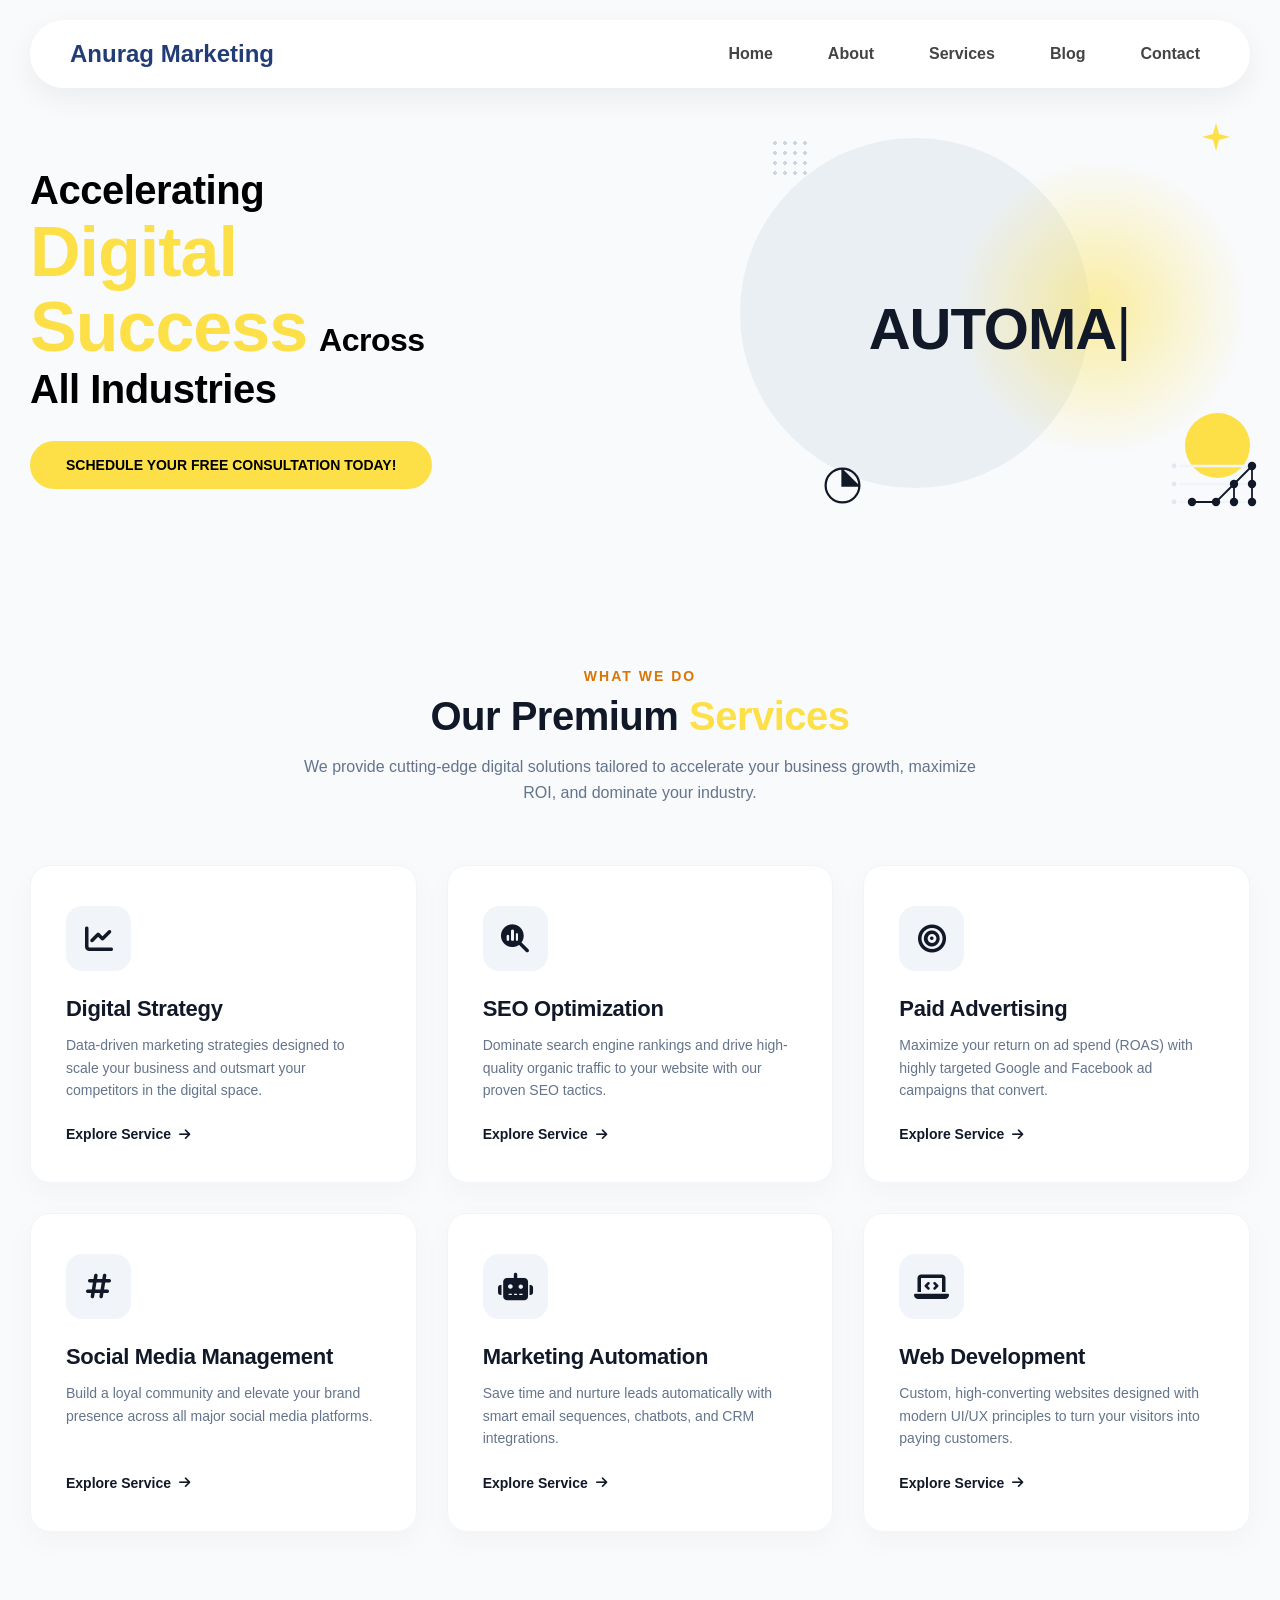
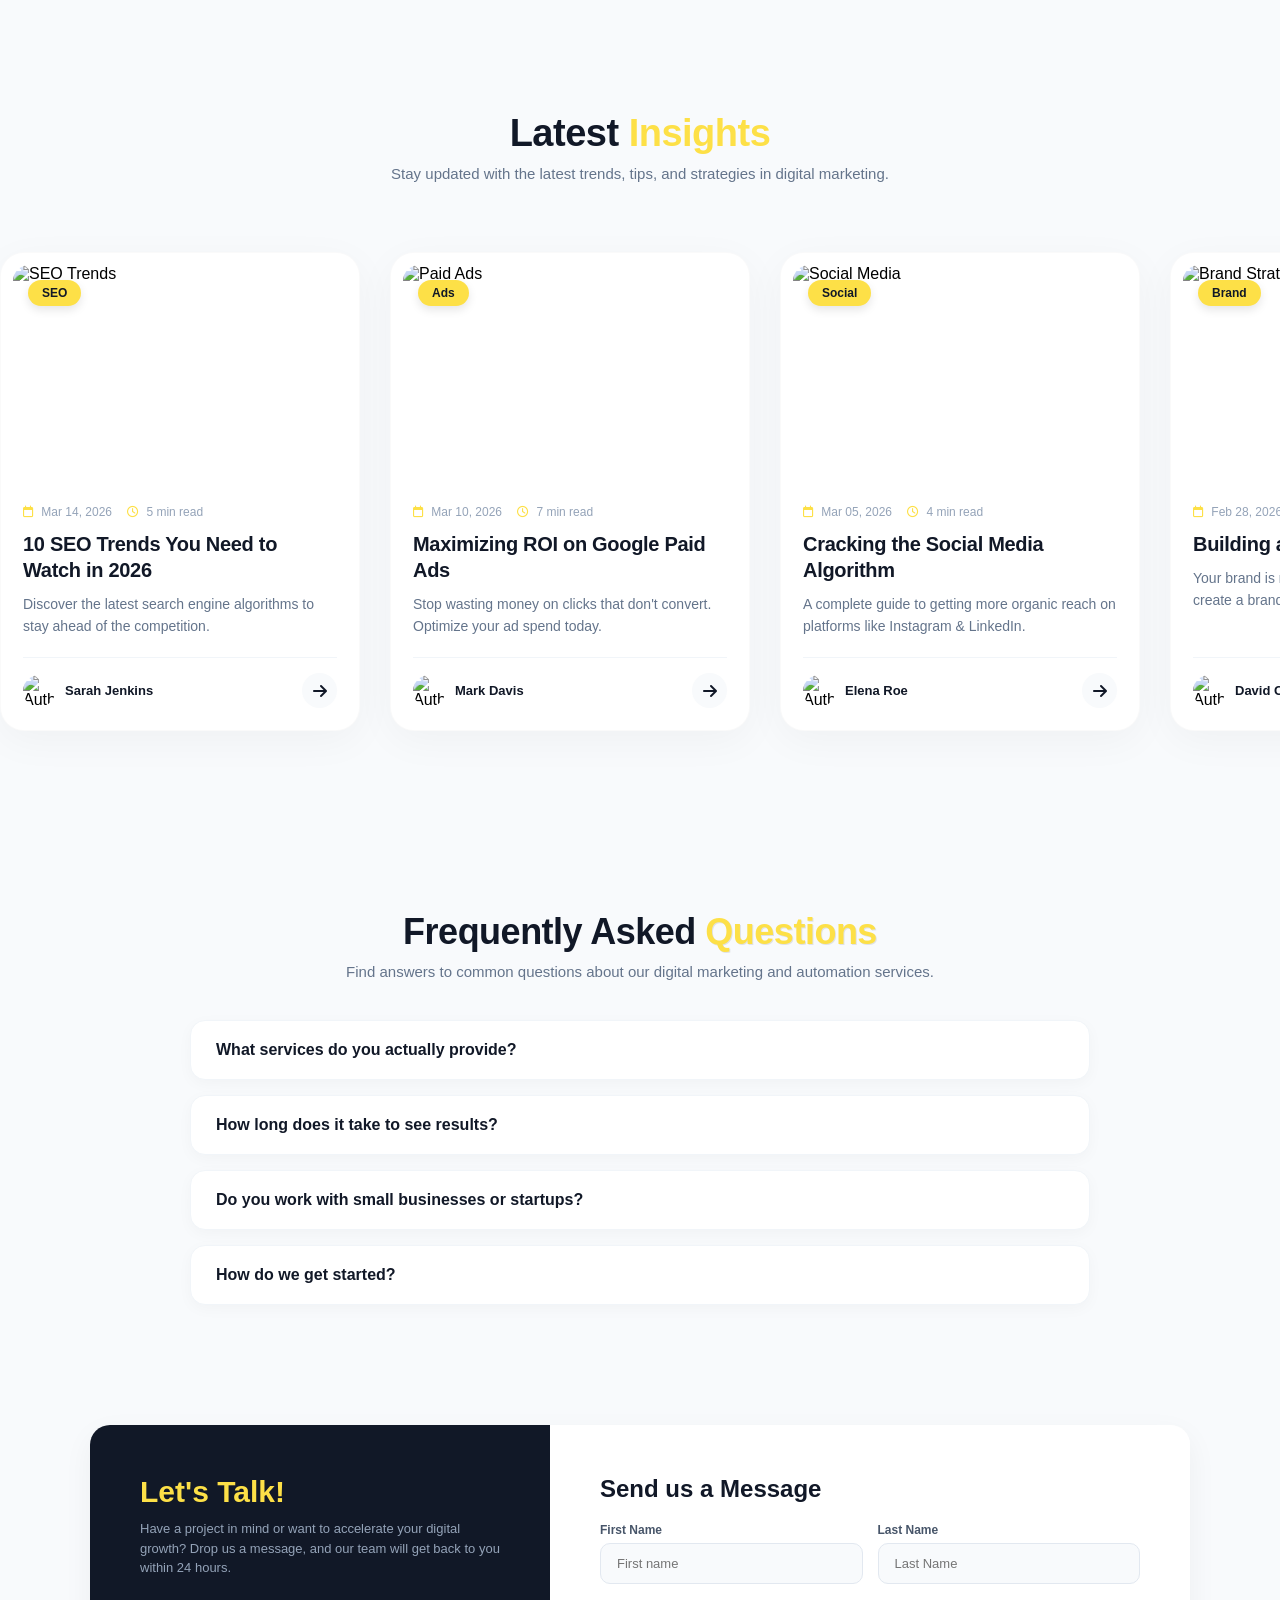
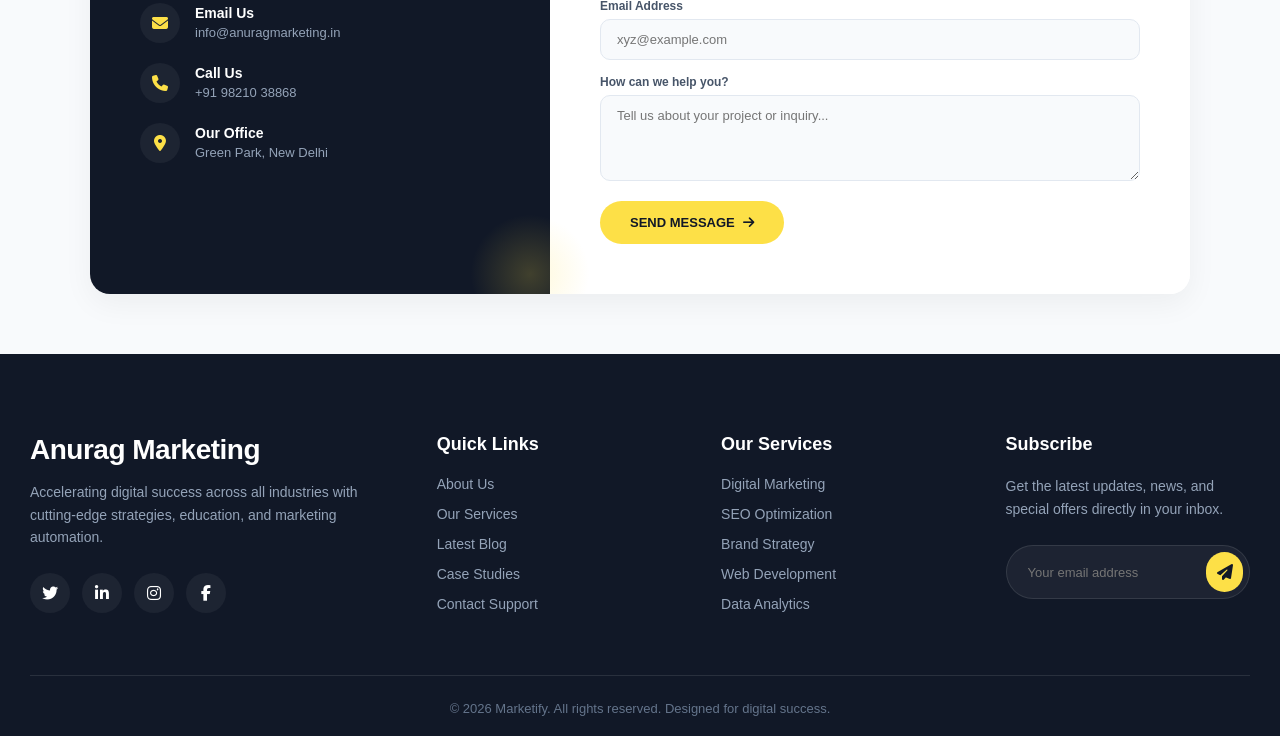
==== index.html @ ba7697fc "Add files via upload" ====
<!DOCTYPE html>
<html lang="en">
<head>
<meta charset="UTF-8">
<title>Anurag Marketing Best Digital Marketing Company</title>

<link rel="stylesheet" href="index.css">

<link href="https://cdnjs.cloudflare.com/ajax/libs/font-awesome/6.5.0/css/all.min.css" rel="stylesheet">

</head>
<body>

<nav class="nav-container">

<div class="logo">Anurag Marketing</div>

<ul class="nav-menu">

<li>
<a href="#">
<img src="icon/home.png" class="icon">
<span>Home</span>
</a>
</li>

<li>
<a href="#">
<img src="icon/man.png" class="icon">
<span>About</span>
</a>
</li>

<li>
<a href="#">
<img src="icon/working.png" class="icon">
<span>Services</span>
</a>
</li>

<li>
<a href="#">
<img src="icon/blog.png" class="icon">
<span>Blog</span>
</a>
</li>

<li>
<a href="#">
<img src="icon/customer-support.png" class="icon">
<span>Contact</span>
</a>
</li>

</ul>

</nav>

<div class="banner-container">
        <div class="left-content">
            <div class="text-black">Accelerating</div>
            <div class="text-yellow">Digital</div>
            <div class="inline-line">
                <div class="text-yellow">Success</div>
                <div class="text-black" style="font-size: 32px;">Across</div>
            </div>
            <div class="text-black">All Industries</div>
            <button class="cta-button">SCHEDULE YOUR FREE CONSULTATION TODAY!</button>
        </div>

        <div class="right-content">
            <div class="accent dot-grid"></div>
            <svg class="accent star" viewBox="0 0 24 24" width="28" height="28" fill="#FDE047"><path d="M12 0 L14.59 9.41 L24 12 L14.59 14.59 L12 24 L9.41 14.59 L0 12 L9.41 9.41 Z"/></svg>
            <div class="circle-bg circle-gray"></div>
            <div class="circle-bg circle-yellow-blur"></div>
            <div class="circle-small-yellow"></div>
            
            <div class="dynamic-text-container">
                <span class="dynamic-text" id="typewriter"></span><span class="cursor">|</span>
            </div>

            <svg class="accent pie-chart" viewBox="0 0 24 24" width="45" height="45" stroke="#111827" stroke-width="1.2" fill="none"><path d="M12 21a9 9 0 1 0 0-18 9 9 0 0 0 0 18z"></path><path d="M12 3v9h9" fill="#111827"></path></svg>
            <svg class="accent line-chart" viewBox="0 0 80 50" width="100" height="60"><circle cx="10" cy="15" r="2" fill="#e2e8f0"/><circle cx="10" cy="30" r="2" fill="#e2e8f0"/><circle cx="10" cy="45" r="2" fill="#e2e8f0"/><line x1="15" y1="15" x2="75" y2="15" stroke="#f1f5f9" stroke-width="2"/><line x1="15" y1="30" x2="75" y2="30" stroke="#f1f5f9" stroke-width="2"/><line x1="15" y1="45" x2="75" y2="45" stroke="#f1f5f9" stroke-width="2"/><path d="M 25 45 L 45 45 L 60 30 L 75 15" stroke="#111827" stroke-width="1.5" fill="none"/><line x1="60" y1="30" x2="60" y2="45" stroke="#111827" stroke-width="1.5"/><line x1="75" y1="15" x2="75" y2="45" stroke="#111827" stroke-width="1.5"/><circle cx="25" cy="45" r="3.5" fill="#111827"/><circle cx="45" cy="45" r="3.5" fill="#111827"/><circle cx="60" cy="30" r="3.5" fill="#111827"/><circle cx="75" cy="15" r="3.5" fill="#111827"/><circle cx="60" cy="45" r="3.5" fill="#111827"/><circle cx="75" cy="30" r="3.5" fill="#111827"/><circle cx="75" cy="45" r="3.5" fill="#111827"/></svg>
        </div>
    </div>

    <section class="services-section">
    <div class="services-container">
        
        <div class="services-header">
            <h4 class="sub-heading">What We Do</h4>
            <h2>Our Premium <span class="highlight-text">Services</span></h2>
            <p>We provide cutting-edge digital solutions tailored to accelerate your business growth, maximize ROI, and dominate your industry.</p>
        </div>

        <div class="services-grid">
            
            <div class="service-card">
                <div class="service-icon-box">
                    <i class="fa-solid fa-chart-line"></i>
                </div>
                <h3>Digital Strategy</h3>
                <p>Data-driven marketing strategies designed to scale your business and outsmart your competitors in the digital space.</p>
                <a href="#" class="service-link">Explore Service <i class="fa-solid fa-arrow-right"></i></a>
            </div>

            <div class="service-card">
                <div class="service-icon-box">
                    <i class="fa-solid fa-magnifying-glass-chart"></i>
                </div>
                <h3>SEO Optimization</h3>
                <p>Dominate search engine rankings and drive high-quality organic traffic to your website with our proven SEO tactics.</p>
                <a href="#" class="service-link">Explore Service <i class="fa-solid fa-arrow-right"></i></a>
            </div>

            <div class="service-card">
                <div class="service-icon-box">
                    <i class="fa-solid fa-bullseye"></i>
                </div>
                <h3>Paid Advertising</h3>
                <p>Maximize your return on ad spend (ROAS) with highly targeted Google and Facebook ad campaigns that convert.</p>
                <a href="#" class="service-link">Explore Service <i class="fa-solid fa-arrow-right"></i></a>
            </div>

            <div class="service-card">
                <div class="service-icon-box">
                    <i class="fa-solid fa-hashtag"></i>
                </div>
                <h3>Social Media Management</h3>
                <p>Build a loyal community and elevate your brand presence across all major social media platforms.</p>
                <a href="#" class="service-link">Explore Service <i class="fa-solid fa-arrow-right"></i></a>
            </div>

            <div class="service-card">
                <div class="service-icon-box">
                    <i class="fa-solid fa-robot"></i>
                </div>
                <h3>Marketing Automation</h3>
                <p>Save time and nurture leads automatically with smart email sequences, chatbots, and CRM integrations.</p>
                <a href="#" class="service-link">Explore Service <i class="fa-solid fa-arrow-right"></i></a>
            </div>

            <div class="service-card">
                <div class="service-icon-box">
                    <i class="fa-solid fa-laptop-code"></i>
                </div>
                <h3>Web Development</h3>
                <p>Custom, high-converting websites designed with modern UI/UX principles to turn your visitors into paying customers.</p>
                <a href="#" class="service-link">Explore Service <i class="fa-solid fa-arrow-right"></i></a>
            </div>

        </div>
    </div>
</section>


<section class="premium-blog-section">
    <div class="blog-header">
        <h2>Latest <span class="highlight-text">Insights</span></h2>
        <p>Stay updated with the latest trends, tips, and strategies in digital marketing.</p>
    </div>

    <div class="blog-slider-container">
        <div class="blog-track">
            
            <div class="blog-slide">
                <div class="blog-card">
                    <div class="blog-image-wrapper">
                        <span class="category-badge">SEO</span>
                        <img src="https://images.unsplash.com/photo-1460925895917-afdab827c52f?auto=format&fit=crop&q=80&w=600" alt="SEO Trends" class="blog-cover">
                    </div>
                    <div class="blog-content">
                        <div class="blog-meta">
                            <span><i class="fa-regular fa-calendar"></i> Mar 14, 2026</span>
                            <span><i class="fa-regular fa-clock"></i> 5 min read</span>
                        </div>
                        <h3>10 SEO Trends You Need to Watch in 2026</h3>
                        <p>Discover the latest search engine algorithms to stay ahead of the competition.</p>
                        
                        <div class="blog-footer">
                            <div class="author-info">
                                <img src="https://images.unsplash.com/photo-1438761681033-6461ffad8d80?auto=format&fit=crop&q=80&w=100" alt="Author">
                                <span>Sarah Jenkins</span>
                            </div>
                            <a href="#" class="btn-arrow"><i class="fa-solid fa-arrow-right"></i></a>
                        </div>
                    </div>
                </div>

                <div class="blog-card">
                    <div class="blog-image-wrapper">
                        <span class="category-badge">Ads</span>
                        <img src="https://images.unsplash.com/photo-1551288049-bebda4e38f71?auto=format&fit=crop&q=80&w=600" alt="Paid Ads" class="blog-cover">
                    </div>
                    <div class="blog-content">
                        <div class="blog-meta">
                            <span><i class="fa-regular fa-calendar"></i> Mar 10, 2026</span>
                            <span><i class="fa-regular fa-clock"></i> 7 min read</span>
                        </div>
                        <h3>Maximizing ROI on Google Paid Ads</h3>
                        <p>Stop wasting money on clicks that don't convert. Optimize your ad spend today.</p>
                        
                        <div class="blog-footer">
                            <div class="author-info">
                                <img src="https://images.unsplash.com/photo-1472099645785-5658abf4ff4e?auto=format&fit=crop&q=80&w=100" alt="Author">
                                <span>Mark Davis</span>
                            </div>
                            <a href="#" class="btn-arrow"><i class="fa-solid fa-arrow-right"></i></a>
                        </div>
                    </div>
                </div>

                <div class="blog-card">
                    <div class="blog-image-wrapper">
                        <span class="category-badge">Social</span>
                        <img src="https://images.unsplash.com/photo-1611162617474-5b21e879e113?auto=format&fit=crop&q=80&w=600" alt="Social Media" class="blog-cover">
                    </div>
                    <div class="blog-content">
                        <div class="blog-meta">
                            <span><i class="fa-regular fa-calendar"></i> Mar 05, 2026</span>
                            <span><i class="fa-regular fa-clock"></i> 4 min read</span>
                        </div>
                        <h3>Cracking the Social Media Algorithm</h3>
                        <p>A complete guide to getting more organic reach on platforms like Instagram & LinkedIn.</p>
                        
                        <div class="blog-footer">
                            <div class="author-info">
                                <img src="https://images.unsplash.com/photo-1534528741775-53994a69daeb?auto=format&fit=crop&q=80&w=100" alt="Author">
                                <span>Elena Roe</span>
                            </div>
                            <a href="#" class="btn-arrow"><i class="fa-solid fa-arrow-right"></i></a>
                        </div>
                    </div>
                </div>

                <div class="blog-card">
                    <div class="blog-image-wrapper">
                        <span class="category-badge">Brand</span>
                        <img src="https://images.unsplash.com/photo-1493612276216-ee3925520721?auto=format&fit=crop&q=80&w=600" alt="Brand Strategy" class="blog-cover">
                    </div>
                    <div class="blog-content">
                        <div class="blog-meta">
                            <span><i class="fa-regular fa-calendar"></i> Feb 28, 2026</span>
                            <span><i class="fa-regular fa-clock"></i> 6 min read</span>
                        </div>
                        <h3>Building a Winning Brand Identity</h3>
                        <p>Your brand is more than just a logo. Here is how to create a brand that customers trust.</p>
                        
                        <div class="blog-footer">
                            <div class="author-info">
                                <img src="https://images.unsplash.com/photo-1507003211169-0a1dd7228f2d?auto=format&fit=crop&q=80&w=100" alt="Author">
                                <span>David Chen</span>
                            </div>
                            <a href="#" class="btn-arrow"><i class="fa-solid fa-arrow-right"></i></a>
                        </div>
                    </div>
                </div>
            </div>

            <div class="blog-slide">
                 <div class="blog-card">
                    <div class="blog-image-wrapper">
                        <span class="category-badge">SEO</span>
                        <img src="https://images.unsplash.com/photo-1460925895917-afdab827c52f?auto=format&fit=crop&q=80&w=600" alt="SEO Trends" class="blog-cover">
                    </div>
                    <div class="blog-content">
                        <div class="blog-meta">
                            <span><i class="fa-regular fa-calendar"></i> Mar 14, 2026</span>
                            <span><i class="fa-regular fa-clock"></i> 5 min read</span>
                        </div>
                        <h3>10 SEO Trends You Need to Watch in 2026</h3>
                        <p>Discover the latest search engine algorithms to stay ahead of the competition.</p>
                        
                        <div class="blog-footer">
                            <div class="author-info">
                                <img src="https://images.unsplash.com/photo-1438761681033-6461ffad8d80?auto=format&fit=crop&q=80&w=100" alt="Author">
                                <span>Sarah Jenkins</span>
                            </div>
                            <a href="#" class="btn-arrow"><i class="fa-solid fa-arrow-right"></i></a>
                        </div>
                    </div>
                </div>

                <div class="blog-card">
                    <div class="blog-image-wrapper">
                        <span class="category-badge">Ads</span>
                        <img src="https://images.unsplash.com/photo-1551288049-bebda4e38f71?auto=format&fit=crop&q=80&w=600" alt="Paid Ads" class="blog-cover">
                    </div>
                    <div class="blog-content">
                        <div class="blog-meta">
                            <span><i class="fa-regular fa-calendar"></i> Mar 10, 2026</span>
                            <span><i class="fa-regular fa-clock"></i> 7 min read</span>
                        </div>
                        <h3>Maximizing ROI on Google Paid Ads</h3>
                        <p>Stop wasting money on clicks that don't convert. Optimize your ad spend today.</p>
                        
                        <div class="blog-footer">
                            <div class="author-info">
                                <img src="https://images.unsplash.com/photo-1472099645785-5658abf4ff4e?auto=format&fit=crop&q=80&w=100" alt="Author">
                                <span>Mark Davis</span>
                            </div>
                            <a href="#" class="btn-arrow"><i class="fa-solid fa-arrow-right"></i></a>
                        </div>
                    </div>
                </div>

                <div class="blog-card">
                    <div class="blog-image-wrapper">
                        <span class="category-badge">Social</span>
                        <img src="https://images.unsplash.com/photo-1611162617474-5b21e879e113?auto=format&fit=crop&q=80&w=600" alt="Social Media" class="blog-cover">
                    </div>
                    <div class="blog-content">
                        <div class="blog-meta">
                            <span><i class="fa-regular fa-calendar"></i> Mar 05, 2026</span>
                            <span><i class="fa-regular fa-clock"></i> 4 min read</span>
                        </div>
                        <h3>Cracking the Social Media Algorithm</h3>
                        <p>A complete guide to getting more organic reach on platforms like Instagram & LinkedIn.</p>
                        
                        <div class="blog-footer">
                            <div class="author-info">
                                <img src="https://images.unsplash.com/photo-1534528741775-53994a69daeb?auto=format&fit=crop&q=80&w=100" alt="Author">
                                <span>Elena Roe</span>
                            </div>
                            <a href="#" class="btn-arrow"><i class="fa-solid fa-arrow-right"></i></a>
                        </div>
                    </div>
                </div>

                <div class="blog-card">
                    <div class="blog-image-wrapper">
                        <span class="category-badge">Brand</span>
                        <img src="https://images.unsplash.com/photo-1493612276216-ee3925520721?auto=format&fit=crop&q=80&w=600" alt="Brand Strategy" class="blog-cover">
                    </div>
                    <div class="blog-content">
                        <div class="blog-meta">
                            <span><i class="fa-regular fa-calendar"></i> Feb 28, 2026</span>
                            <span><i class="fa-regular fa-clock"></i> 6 min read</span>
                        </div>
                        <h3>Building a Winning Brand Identity</h3>
                        <p>Your brand is more than just a logo. Here is how to create a brand that customers trust.</p>
                        
                        <div class="blog-footer">
                            <div class="author-info">
                                <img src="https://images.unsplash.com/photo-1507003211169-0a1dd7228f2d?auto=format&fit=crop&q=80&w=100" alt="Author">
                                <span>David Chen</span>
                            </div>
                            <a href="#" class="btn-arrow"><i class="fa-solid fa-arrow-right"></i></a>
                        </div>
                    </div>
                </div>
            </div>

        </div>
    </div>
</section>

<section class="faq-section">
    <div class="faq-container">
        <div class="faq-header">
            <h2>Frequently Asked <span class="highlight-text">Questions</span></h2>
            <p>Find answers to common questions about our digital marketing and automation services.</p>
        </div>

        <div class="faq-list">
            <div class="faq-item">
                <button class="faq-question">
                    What services do you actually provide?
                    <i class="fa-solid fa-chevron-down icon"></i>
                </button>
                <div class="faq-answer">
                    <p>We offer a comprehensive suite of digital services including SEO, Social Media Management, Marketing Automation, Brand Strategy, and Custom Web Development tailored to your industry.</p>
                </div>
            </div>

            <div class="faq-item">
                <button class="faq-question">
                    How long does it take to see results?
                    <i class="fa-solid fa-chevron-down icon"></i>
                </button>
                <div class="faq-answer">
                    <p>While some paid advertising campaigns can generate immediate traffic, organic growth like SEO and content marketing typically takes 3 to 6 months to show significant, sustainable results.</p>
                </div>
            </div>

            <div class="faq-item">
                <button class="faq-question">
                    Do you work with small businesses or startups?
                    <i class="fa-solid fa-chevron-down icon"></i>
                </button>
                <div class="faq-answer">
                    <p>Absolutely! We scale our strategies to fit businesses of all sizes. Whether you are a startup looking for brand awareness or an enterprise needing complex automation, we have a plan for you.</p>
                </div>
            </div>

            <div class="faq-item">
                <button class="faq-question">
                    How do we get started?
                    <i class="fa-solid fa-chevron-down icon"></i>
                </button>
                <div class="faq-answer">
                    <p>Getting started is easy! Just fill out the contact form above or schedule a free consultation through our banner button. Our team will analyze your needs and propose a customized strategy.</p>
                </div>
            </div>
        </div>
    </div>
</section>


    <section class="contact-section">
    <div class="contact-container">
        
        <div class="contact-info">
            <h2>Let's Talk!</h2>
            <p>Have a project in mind or want to accelerate your digital growth? Drop us a message, and our team will get back to you within 24 hours.</p>
            
            <div class="info-items">
                <div class="info-box">
                    <div class="info-icon"><i class="fa-solid fa-envelope"></i></div>
                    <div class="info-text">
                        <h4>Email Us</h4>
                        <span>info@anuragmarketing.in</span>
                    </div>
                </div>
                
                <div class="info-box">
                    <div class="info-icon"><i class="fa-solid fa-phone"></i></div>
                    <div class="info-text">
                        <h4>Call Us</h4>
                        <span>+91 98210 38868</span>
                    </div>
                </div>
                
                <div class="info-box">
                    <div class="info-icon"><i class="fa-solid fa-location-dot"></i></div>
                    <div class="info-text">
                        <h4>Our Office</h4>
                        <span>Green Park, New Delhi</span>
                    </div>
                </div>
            </div>

            <div class="accent-circle"></div>
        </div>

        <div class="contact-form-wrapper">
            <h3>Send us a Message</h3>
            <form class="modern-form">
                <div class="form-row">
                    <div class="input-group">
                        <label>First Name</label>
                        <input type="text" placeholder="First name" required>
                    </div>
                    <div class="input-group">
                        <label>Last Name</label>
                        <input type="text" placeholder="Last Name" required>
                    </div>
                </div>

                <div class="input-group">
                    <label>Email Address</label>
                    <input type="email" placeholder="xyz@example.com" required>
                </div>

                <div class="input-group">
                    <label>How can we help you?</label>
                    <textarea rows="4" placeholder="Tell us about your project or inquiry..." required></textarea>
                </div>

                <button type="submit" class="submit-btn">SEND MESSAGE <i class="fa-solid fa-arrow-right"></i></button>
            </form>
        </div>

    </div>
</section>

    <footer class="modern-footer">
    <div class="footer-top">
        <div class="footer-col brand-col">
            <h2 class="footer-logo">Anurag Marketing</h2>
            <p>Accelerating digital success across all industries with cutting-edge strategies, education, and marketing automation.</p>
            <div class="social-links">
                <a href="#"><i class="fa-brands fa-twitter"></i></a>
                <a href="#"><i class="fa-brands fa-linkedin-in"></i></a>
                <a href="#"><i class="fa-brands fa-instagram"></i></a>
                <a href="#"><i class="fa-brands fa-facebook-f"></i></a>
            </div>
        </div>

        <div class="footer-col">
            <h3>Quick Links</h3>
            <ul>
                <li><a href="#">About Us</a></li>
                <li><a href="#">Our Services</a></li>
                <li><a href="#">Latest Blog</a></li>
                <li><a href="#">Case Studies</a></li>
                <li><a href="#">Contact Support</a></li>
            </ul>
        </div>

        <div class="footer-col">
            <h3>Our Services</h3>
            <ul>
                <li><a href="#">Digital Marketing</a></li>
                <li><a href="#">SEO Optimization</a></li>
                <li><a href="#">Brand Strategy</a></li>
                <li><a href="#">Web Development</a></li>
                <li><a href="#">Data Analytics</a></li>
            </ul>
        </div>

        <div class="footer-col newsletter-col">
            <h3>Subscribe</h3>
            <p>Get the latest updates, news, and special offers directly in your inbox.</p>
            <form class="subscribe-form">
                <input type="email" placeholder="Your email address" required>
                <button type="submit"><i class="fa-solid fa-paper-plane"></i></button>
            </form>
        </div>
    </div>
    
    <div class="footer-bottom">
        <p>&copy; 2026 Marketify. All rights reserved. Designed for digital success.</p>
    </div>
</footer>
<script>
        const words = ["AUTOMATION", "EDUCATION", "MARKETING", "INNOVATION"];
        let i = 0, j = 0;
        let isDeleting = false;
        
        function type() {
            const currentWord = words[i];
            const typeSpeed = isDeleting ? 80 : 150;
            
            document.getElementById("typewriter").textContent = currentWord.substring(0, isDeleting ? j - 1 : j + 1);
            isDeleting ? j-- : j++;

            if (!isDeleting && j === currentWord.length) {
                isDeleting = true;
                setTimeout(type, 2000);
            } else if (isDeleting && j === 0) {
                isDeleting = false;
                i = (i + 1) % words.length;
                setTimeout(type, 500);
            } else {
                setTimeout(type, typeSpeed);
            }
        }
        document.addEventListener("DOMContentLoaded", () => setTimeout(type, 1000));

        document.addEventListener("DOMContentLoaded", function() {
        const faqQuestions = document.querySelectorAll(".faq-question");

        faqQuestions.forEach(question => {
            question.addEventListener("click", () => {
                const faqItem = question.parentElement;
                const faqAnswer = question.nextElementSibling;

                // Agar dusre kisi ko close karna ho jab ek open ho (Accordion effect)
                document.querySelectorAll(".faq-item").forEach(item => {
                    if (item !== faqItem) {
                        item.classList.remove("active");
                        item.querySelector(".faq-answer").style.maxHeight = null;
                    }
                });

                // Toggle current FAQ
                faqItem.classList.toggle("active");

                if (faqItem.classList.contains("active")) {
                    faqAnswer.style.maxHeight = faqAnswer.scrollHeight + "px";
                } else {
                    faqAnswer.style.maxHeight = null;
                }
            });
        });
    });
    </script>

</body>
</html>
---- index.css ----
* {
    margin: 0;
    padding: 0;
    box-sizing: border-box;
    font-family: 'Poppins', sans-serif;
}

body {
    background-color: #f8fafc;
    overflow-x: hidden;
}

/* === 1. NAVBAR CSS === */
.nav-container {
    display: flex;
    align-items: center;
    justify-content: space-between;
    width: calc(100% - 60px);
    max-width: 1300px;
    margin: 20px auto 0;
    padding: 15px 40px;
    background: white;
    box-shadow: 0 10px 30px rgba(0, 0, 0, 0.06);
    z-index: 1000;
    position: sticky;
    top: 20px;
    border-radius: 50px;
}

.logo {
    font-size: 24px;
    font-weight: 800;
    color: rgb(34, 61, 118);
}

.nav-menu {
    display: flex;
    gap: 35px;
    list-style: none;
}

.nav-menu li a {
    text-decoration: none;
    color: #444;
    font-weight: 600;
    display: flex;
    flex-direction: column;
    align-items: center;
    position: relative;
    padding: 10px;
    transition: 0.3s ease;
}

.icon {
    width: 28px;
    height: 28px;
    position: absolute;
    top: -15px;
    opacity: 0;
    transform: translateY(10px);
    transition: 0.3s ease;
}

.nav-menu li a:hover .icon {
    top: -20px;
    opacity: 1;
    transform: translateY(0);
}

.nav-menu li a:hover {
    color: #5c6cff;
}

/* === 2. BANNER CSS === */
.banner-container {
    margin-top: -100px;
    width: 100%;
    max-width: 1300px;
    margin: 20px auto;
    padding: 20px 30px;
    display: flex;
    align-items: center;
    justify-content: space-between;
    gap: 40px;
}

.left-content {
    flex: 1;
    z-index: 10;
    display: flex;
    flex-direction: column;
    gap: 5px;
}

.text-black {
    color: #000;
    font-weight: 800;
    font-size: 40px;
    line-height: 1.1;
    letter-spacing: -0.5px;
}

.text-yellow {
    color: #FDE047;
    font-weight: 800;
    font-size: 70px;
    line-height: 1;
    letter-spacing: -1px;
}

.inline-line {
    display: flex;
    align-items: baseline;
    gap: 12px;
}

.cta-button {
    margin-top: 25px;
    background-color: #FDE047;
    color: #000;
    border: none;
    padding: 16px 36px;
    border-radius: 40px;
    font-weight: 800;
    font-size: 14px;
    cursor: pointer;
    width: fit-content;
    transition: transform 0.2s, box-shadow 0.2s;
}

.cta-button:hover {
    transform: translateY(-2px);
    box-shadow: 0 4px 12px rgba(253, 224, 71, 0.4);
}

.right-content {
    flex: 1;
    position: relative;
    max-width: 500px;
    height: 400px;
    display: flex;
    justify-content: center;
    align-items: center;
}

@keyframes float { 0% { transform: translate(0, 0); } 50% { transform: translate(0, -12px); } 100% { transform: translate(0, 0); } }
@keyframes float-reverse { 0% { transform: translate(0, 0); } 50% { transform: translate(0, 12px); } 100% { transform: translate(0, 0); } }

.circle-bg { position: absolute; border-radius: 50%; z-index: 1; }
.circle-gray { width: 350px; height: 350px; background-color: #e2e8f0; opacity: 0.6; left: -10px; top: 10px; animation: float 6s ease-in-out infinite; }
.circle-yellow-blur { width: 300px; height: 300px; background: radial-gradient(circle, rgba(253, 224, 71, 0.5) 0%, rgba(253, 224, 71, 0) 70%); right: 0; top: 30px; animation: float-reverse 7s ease-in-out infinite; }
.circle-small-yellow { width: 65px; height: 65px; background-color: #FDE047; right: 0; bottom: 50px; position: absolute; border-radius: 50%; z-index: 1; }

.dynamic-text-container { z-index: 5; position: relative; }
.dynamic-text { color: #111827; font-size: 58px; font-weight: 800; letter-spacing: -1px; }
.cursor { color: #111827; font-size: 58px; font-weight: 400; animation: blink 0.8s infinite; }

@keyframes blink { 0%, 100% { opacity: 1; } 50% { opacity: 0; } }

.accent { position: absolute; z-index: 6; }
.dot-grid { top: 10px; left: 20px; width: 40px; height: 40px; background-image: radial-gradient(#cbd5e1 2px, transparent 2px); background-size: 10px 10px; }
.star { top: -5px; right: 20px; }
.pie-chart { bottom: 20px; left: 70px; }
.line-chart { bottom: 20px; right: -10px; }

/* === SERVICES SECTION === */
.services-section { width: 100%; padding: 100px 30px; background-color: #f8fafc; font-family: 'Poppins', sans-serif; display: flex; justify-content: center; }
.services-container { width: 100%; max-width: 1300px; }
.services-header { text-align: center; margin-bottom: 60px; max-width: 700px; margin-left: auto; margin-right: auto; }
.sub-heading { color: #d97706; font-size: 14px; font-weight: 700; text-transform: uppercase; letter-spacing: 2px; margin-bottom: 10px; }
.services-header h2 { font-size: 40px; font-weight: 800; color: #111827; margin-bottom: 15px; letter-spacing: -0.5px; }
.services-header .highlight-text { color: #FDE047; }
.services-header p { color: #64748b; font-size: 16px; line-height: 1.6; }

.services-grid { display: grid; grid-template-columns: repeat(auto-fit, minmax(320px, 1fr)); gap: 30px; }
.service-card { background-color: #ffffff; padding: 40px 35px; border-radius: 20px; box-shadow: 0 10px 30px rgba(0,0,0,0.03); border: 1px solid #f1f5f9; transition: all 0.4s ease; display: flex; flex-direction: column; position: relative; overflow: hidden; z-index: 1; }
.service-card::before { content: ''; position: absolute; top: 0; left: 0; width: 100%; height: 0; background: linear-gradient(180deg, rgba(253,224,71,0.05) 0%, rgba(255,255,255,0) 100%); transition: height 0.4s ease; z-index: -1; }
.service-card:hover { transform: translateY(-10px); box-shadow: 0 20px 40px rgba(0,0,0,0.08); border-color: rgba(253, 224, 71, 0.4); }
.service-card:hover::before { height: 100%; }
.service-icon-box { width: 65px; height: 65px; background-color: #f1f5f9; border-radius: 16px; display: flex; justify-content: center; align-items: center; font-size: 28px; color: #111827; margin-bottom: 25px; transition: all 0.4s ease; }
.service-card:hover .service-icon-box { background-color: #FDE047; color: #111827; transform: scale(1.1) rotate(-5deg); box-shadow: 0 10px 20px rgba(253, 224, 71, 0.3); }
.service-card h3 { font-size: 22px; font-weight: 800; color: #111827; margin-bottom: 12px; letter-spacing: -0.3px; }
.service-card p { font-size: 14px; color: #64748b; line-height: 1.6; margin-bottom: 25px; flex: 1; }
.service-link { text-decoration: none; color: #111827; font-size: 14px; font-weight: 700; display: flex; align-items: center; gap: 8px; transition: color 0.3s ease; margin-top: auto; }
.service-link i { font-size: 13px; transition: transform 0.3s ease; }
.service-card:hover .service-link { color: #d97706; }
.service-card:hover .service-link i { transform: translateX(6px); color: #d97706; }

/* === BLOG SECTION === */
.premium-blog-section { width: 100%; padding: 80px 0; background-color: #f8fafc; font-family: 'Poppins', sans-serif; overflow: hidden; }
.blog-header { text-align: center; margin-bottom: 50px; padding: 0 30px; }
.blog-header h2 { font-size: 38px; font-weight: 800; color: #111827; margin-bottom: 10px; letter-spacing: -0.5px; }
.blog-header .highlight-text { color: #FDE047; }
.blog-header p { color: #64748b; font-size: 15px; max-width: 600px; margin: 0 auto; }
.blog-slider-container { width: 100%; overflow: hidden; padding: 20px 0 40px; }
.blog-track { display: flex; width: max-content; animation: scrollLeft 35s linear infinite; }
.blog-track:hover { animation-play-state: paused; }
.blog-slide { display: flex; gap: 30px; padding-right: 30px; }
@keyframes scrollLeft { 0% { transform: translateX(0); } 100% { transform: translateX(-50%); } }

.blog-card { width: 360px; background-color: #ffffff; border-radius: 24px; padding: 12px; box-shadow: 0 10px 40px rgba(0,0,0,0.04); display: flex; flex-direction: column; transition: all 0.4s ease; border: 1px solid rgba(0,0,0,0.02); }
.blog-card:hover { transform: translateY(-8px); box-shadow: 0 20px 50px rgba(0,0,0,0.08); }
.blog-image-wrapper { width: 100%; height: 220px; border-radius: 16px; overflow: hidden; position: relative; }
.blog-cover { width: 100%; height: 100%; object-fit: cover; transition: transform 0.6s ease; }
.blog-card:hover .blog-cover { transform: scale(1.08); }
.category-badge { position: absolute; top: 15px; left: 15px; background-color: #FDE047; color: #111827; padding: 6px 14px; border-radius: 30px; font-size: 12px; font-weight: 700; z-index: 2; box-shadow: 0 4px 10px rgba(0,0,0,0.1); }
.blog-content { padding: 20px 10px 10px 10px; display: flex; flex-direction: column; flex: 1; }
.blog-meta { display: flex; gap: 15px; font-size: 12px; color: #94a3b8; font-weight: 500; margin-bottom: 12px; }
.blog-meta i { color: #FDE047; margin-right: 4px; }
.blog-content h3 { font-size: 20px; font-weight: 800; color: #111827; margin-bottom: 10px; line-height: 1.3; letter-spacing: -0.3px; display: -webkit-box; -webkit-line-clamp: 2; -webkit-box-orient: vertical; overflow: hidden; }
.blog-content p { font-size: 14px; color: #64748b; line-height: 1.6; margin-bottom: 20px; display: -webkit-box; -webkit-line-clamp: 2; -webkit-box-orient: vertical; overflow: hidden; }
.blog-footer { margin-top: auto; padding-top: 15px; border-top: 1px solid #f1f5f9; display: flex; justify-content: space-between; align-items: center; }
.author-info { display: flex; align-items: center; gap: 10px; }
.author-info img { width: 32px; height: 32px; border-radius: 50%; object-fit: cover; }
.author-info span { font-size: 13px; font-weight: 600; color: #111827; }
.btn-arrow { width: 35px; height: 35px; border-radius: 50%; background-color: #f8fafc; display: flex; justify-content: center; align-items: center; color: #111827; text-decoration: none; transition: 0.3s ease; }
.blog-card:hover .btn-arrow { background-color: #FDE047; transform: translateX(5px); }

/* === FAQ SECTION === */
.faq-section { width: 100%; padding: 60px 30px; background-color: #f8fafc; display: flex; justify-content: center; font-family: 'Poppins', sans-serif; }
.faq-container { width: 100%; max-width: 900px; display: flex; flex-direction: column; gap: 40px; }
.faq-header { text-align: center; }
.faq-header h2 { font-size: 36px; font-weight: 800; color: #111827; margin-bottom: 10px; letter-spacing: -0.5px; }
.faq-header .highlight-text { color: #FDE047; text-shadow: 1px 1px 0px rgba(17, 24, 39, 0.1); }
.faq-header p { color: #64748b; font-size: 15px; max-width: 600px; margin: 0 auto; }
.faq-list { display: flex; flex-direction: column; gap: 15px; }
.faq-item { background-color: #ffffff; border-radius: 15px; box-shadow: 0 4px 15px rgba(0,0,0,0.03); overflow: hidden; border: 1px solid #f1f5f9; transition: all 0.3s ease; }
.faq-item:hover { box-shadow: 0 8px 25px rgba(0,0,0,0.06); border-color: #e2e8f0; }
.faq-question { width: 100%; text-align: left; padding: 20px 25px; background: none; border: none; font-family: 'Poppins', sans-serif; font-size: 16px; font-weight: 600; color: #111827; cursor: pointer; display: flex; justify-content: space-between; align-items: center; transition: 0.3s; }
.faq-question:hover { color: #5c6cff; }
.faq-question .icon { color: #94a3b8; font-size: 14px; transition: transform 0.4s ease, color 0.3s ease; }
.faq-answer { max-height: 0; overflow: hidden; transition: max-height 0.4s ease-out; background-color: #ffffff; }
.faq-answer p { padding: 0 25px 20px 25px; color: #475569; font-size: 14px; line-height: 1.6; margin: 0; }
.faq-item.active { border-left: 4px solid #FDE047; }
.faq-item.active .faq-question { color: #111827; }
.faq-item.active .faq-question .icon { transform: rotate(180deg); color: #FDE047; }

/* === CONTACT SECTION === */
.contact-section { width: 100%; padding: 60px 30px; display: flex; justify-content: center; background-color: #f8fafc; font-family: 'Poppins', sans-serif; }
.contact-container { width: 100%; max-width: 1100px; background-color: #ffffff; border-radius: 20px; box-shadow: 0 10px 30px rgba(0,0,0,0.05); display: flex; overflow: hidden; }
.contact-info { flex: 0.4; background-color: #111827; color: #ffffff; padding: 50px; position: relative; }
.contact-info h2 { font-size: 30px; font-weight: 800; margin-bottom: 10px; color: #FDE047; }
.contact-info p { font-size: 13px; color: #94a3b8; line-height: 1.5; margin-bottom: 25px; }
.info-items { display: flex; flex-direction: column; gap: 20px; }
.info-box { display: flex; align-items: center; gap: 15px; }
.info-icon { width: 40px; height: 40px; background-color: rgba(255, 255, 255, 0.05); border-radius: 50%; display: flex; justify-content: center; align-items: center; font-size: 16px; color: #FDE047; transition: 0.3s; }
.info-box:hover .info-icon { background-color: #FDE047; color: #111827; transform: scale(1.1); }
.info-text h4 { font-size: 14px; font-weight: 600; margin-bottom: 2px; }
.info-text span { font-size: 13px; color: #94a3b8; }
.accent-circle { position: absolute; bottom: -40px; right: -40px; width: 120px; height: 120px; background: radial-gradient(circle, rgba(253,224,71,0.2) 0%, rgba(253,224,71,0) 70%); border-radius: 50%; }

.contact-form-wrapper { flex: 0.6; padding: 50px; background-color: #ffffff; }
.contact-form-wrapper h3 { font-size: 24px; font-weight: 800; color: #111827; margin-bottom: 20px; }
.modern-form { display: flex; flex-direction: column; gap: 15px; }
.form-row { display: flex; gap: 15px; }
.form-row .input-group { flex: 1; }
.input-group { display: flex; flex-direction: column; gap: 6px; }
.input-group label { font-size: 12px; font-weight: 600; color: #475569; }
.input-group input, .input-group textarea { width: 100%; padding: 12px 16px; border-radius: 10px; border: 1px solid #e2e8f0; background-color: #f8fafc; font-size: 13px; color: #111827; outline: none; transition: all 0.3s ease; }
.input-group input:focus, .input-group textarea:focus { border-color: #FDE047; background-color: #ffffff; box-shadow: 0 0 0 4px rgba(253, 224, 71, 0.15); }
.input-group textarea { resize: vertical; }
.submit-btn { margin-top: 5px; background-color: #FDE047; color: #111827; border: none; padding: 14px 30px; border-radius: 30px; font-weight: 800; font-size: 13px; cursor: pointer; width: fit-content; transition: transform 0.2s, box-shadow 0.2s; display: flex; align-items: center; gap: 8px; }
.submit-btn:hover { transform: translateY(-2px); box-shadow: 0 6px 15px rgba(253, 224, 71, 0.4); }

/* === FOOTER === */
.modern-footer { background-color: rgb(17, 24, 39); color: #f8fafc; padding: 80px 30px 20px; width: 100%; font-family: 'Poppins', sans-serif; }
.footer-top { display: flex; flex-wrap: wrap; justify-content: space-between; gap: 40px; max-width: 1300px; margin: 0 auto; border-bottom: 1px solid rgba(255, 255, 255, 0.1); padding-bottom: 50px; }
.footer-col { flex: 1; min-width: 200px; }
.brand-col { flex: 1.5; }
.footer-logo { font-size: 28px; font-weight: 800; color: #ffffff; margin-bottom: 15px; letter-spacing: -0.5px; }
.footer-col p { font-size: 14px; color: #94a3b8; line-height: 1.6; margin-bottom: 25px; }
.social-links { display: flex; gap: 12px; }
.social-links a { display: inline-flex; justify-content: center; align-items: center; width: 40px; height: 40px; background-color: rgba(255, 255, 255, 0.05); color: #ffffff; border-radius: 50%; text-decoration: none; transition: all 0.3s ease; }
.social-links a:hover { background-color: #FDE047; color: #111827; transform: translateY(-4px); box-shadow: 0 5px 15px rgba(253, 224, 71, 0.3); }
.footer-col h3 { font-size: 18px; color: #ffffff; margin-bottom: 20px; font-weight: 600; }
.footer-col ul { list-style: none; padding: 0; }
.footer-col ul li { margin-bottom: 12px; }
.footer-col ul li a { text-decoration: none; color: #94a3b8; font-size: 14px; transition: all 0.3s ease; display: inline-block; }
.footer-col ul li a:hover { color: #FDE047; transform: translateX(5px); }
.subscribe-form { display: flex; background-color: rgba(255, 255, 255, 0.05); border-radius: 40px; padding: 6px; border: 1px solid rgba(255, 255, 255, 0.1); transition: 0.3s; }
.subscribe-form:focus-within { border-color: #FDE047; }
.subscribe-form input { background: transparent; border: none; color: white; padding: 10px 15px; width: 100%; outline: none; font-size: 13px; }
.subscribe-form button { background-color: #FDE047; color: #111827; border: none; width: 45px; height: 40px; border-radius: 50px; cursor: pointer; display: flex; justify-content: center; align-items: center; font-size: 16px; transition: 0.3s ease; }
.subscribe-form button:hover { transform: scale(1.05); box-shadow: 0 0 15px rgba(253, 224, 71, 0.4); }
.footer-bottom { text-align: center; padding-top: 25px; max-width: 1300px; margin: 0 auto; }
.footer-bottom p { color: #64748b; font-size: 13px; }


/* ====================================================
   MOBILE RESPONSIVENESS (Media Queries)
   ==================================================== */

@media (max-width: 968px) {
    /* Navbar Adjustment */
    .nav-container { width: 95%; padding: 15px 20px; }
    
    /* Services Adjustment */
    .services-header h2 { font-size: 32px; }
    .services-grid { grid-template-columns: repeat(auto-fit, minmax(280px, 1fr)); }
    
    /* Contact Form Wrap */
    .contact-container { flex-direction: column; }
    .contact-info, .contact-form-wrapper { padding: 30px; }
}

@media (max-width: 768px) {
    /* Navbar - Scrollable Menu for Mobile */
    .nav-container { flex-direction: column; gap: 15px; padding: 15px; border-radius: 20px; }
    .nav-menu { 
        width: 100%; 
        overflow-x: auto; /* Makes menu swipeable */
        justify-content: flex-start; 
        gap: 20px; 
        padding-bottom: 10px; 
    }
    .icon { position: static; opacity: 1; transform: none; width: 22px; height: 22px; margin-bottom: 5px; } /* Show icons always on mobile */
    .nav-menu li a { font-size: 12px; }
    
    /* Banner Adjustment */
    .banner-container { flex-direction: column; text-align: center; margin-top: 0px; padding: 20px; }
    .inline-line { justify-content: center; flex-wrap: wrap; }
    .text-black { font-size: 30px; }
    .text-yellow { font-size: 45px; }
    .cta-button { margin: 25px auto 0; }
    .right-content { margin-top: 20px; height: auto; transform: scale(0.75); } /* Graphics scale down */
    
    /* General Paddings */
    .services-section { padding: 60px 20px; }
    .premium-blog-section { padding: 50px 0; }
    .faq-section { padding: 50px 20px; }
    .contact-section { padding: 40px 15px; }
    
    /* Blog Adjustment */
    .blog-header h2 { font-size: 28px; }
    .blog-card { width: 280px; } /* Narrower cards */
    .blog-image-wrapper { height: 160px; }
    
    /* FAQ Adjustment */
    .faq-header h2 { font-size: 28px; }
    .faq-question { font-size: 14px; padding: 15px; }
    .faq-answer p { font-size: 13px; padding: 0 15px 15px 15px; }
    
    /* Contact Adjustment */
    .contact-info h2 { font-size: 26px; }
    .form-row { flex-direction: column; gap: 15px; } /* Inputs stack vertically */
    .accent-circle { display: none; } /* Hide decorative circle on mobile */
    
    /* Footer Adjustment */
    .modern-footer { padding: 50px 20px 20px; }
    .footer-top { flex-direction: column; gap: 30px; }
}

@media (max-width: 480px) {
    /* Ultra small screens (Phones) */
    .text-black { font-size: 26px; }
    .text-yellow { font-size: 38px; }
    .dynamic-text, .cursor { font-size: 38px; }
    .right-content { transform: scale(0.6); margin-top: -20px; }
    
    .contact-form-wrapper { padding: 25px 20px; }
    .contact-info { padding: 30px 20px; }
}
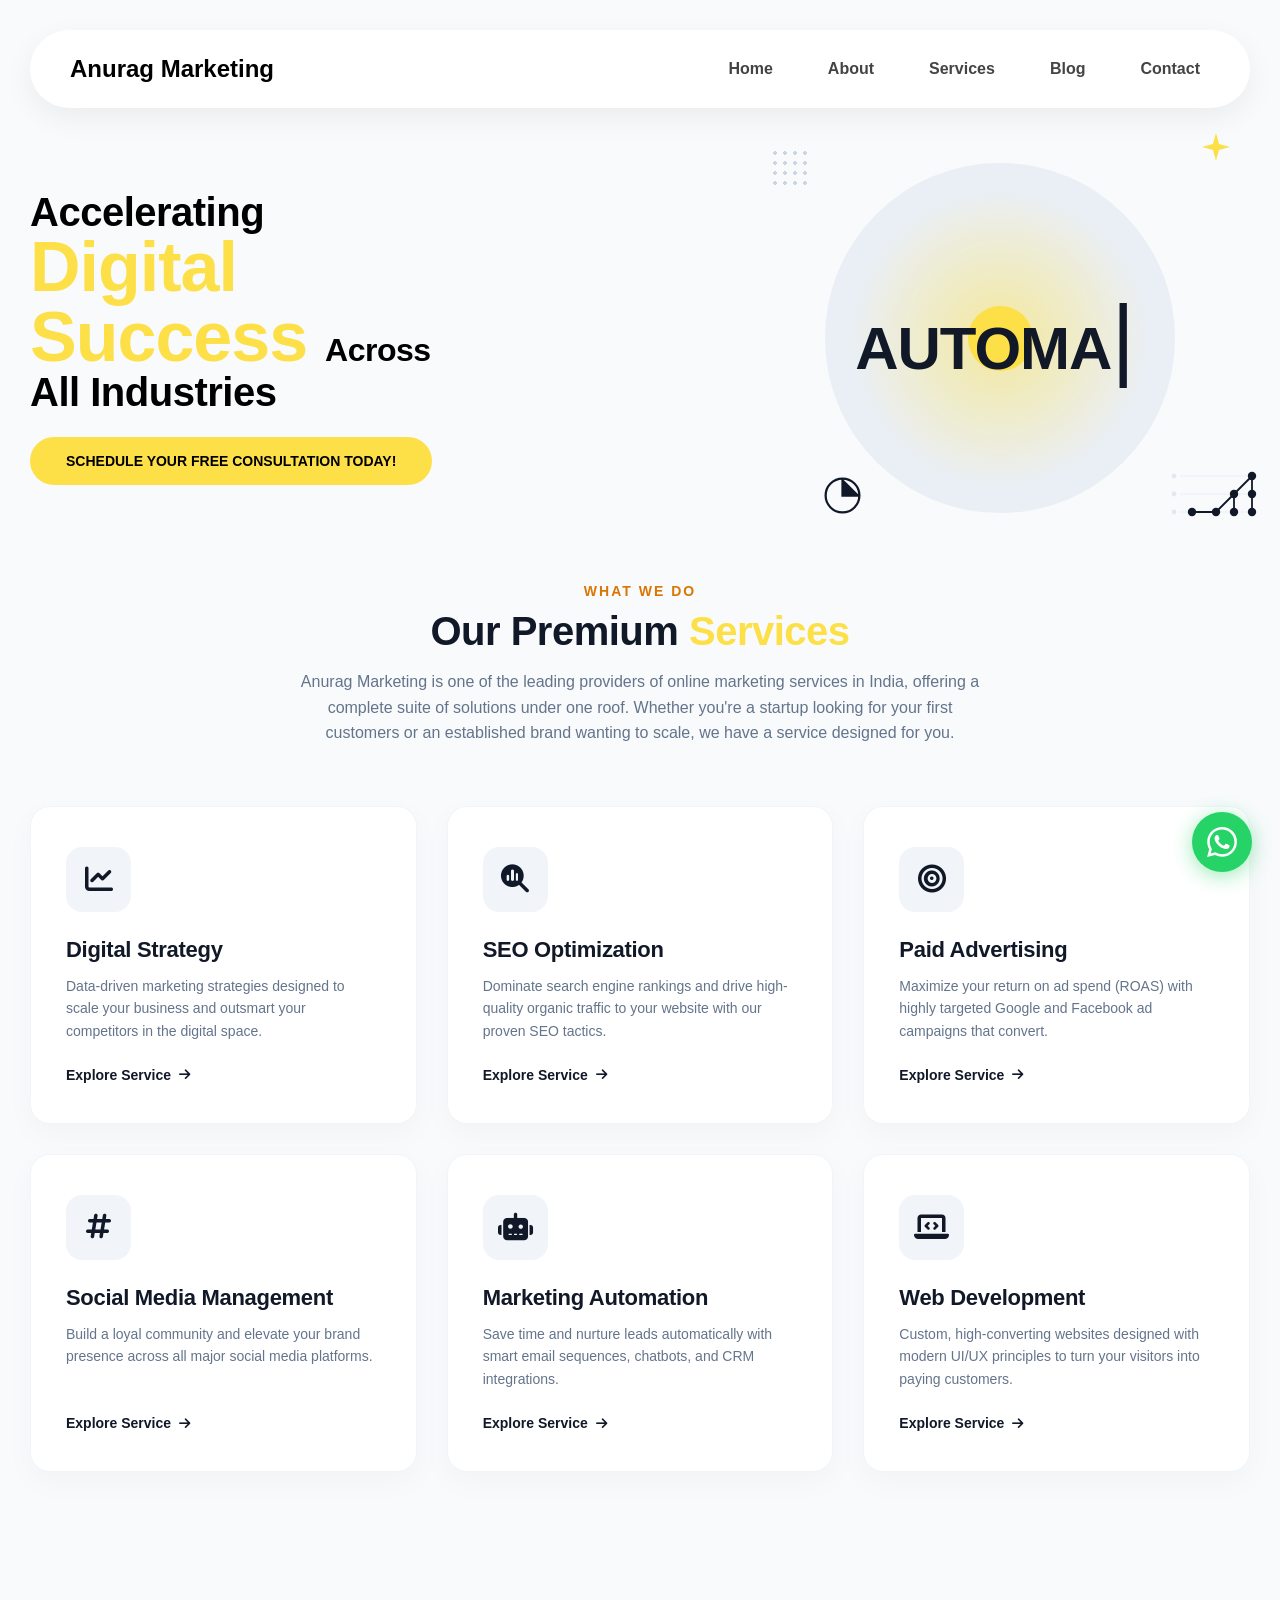
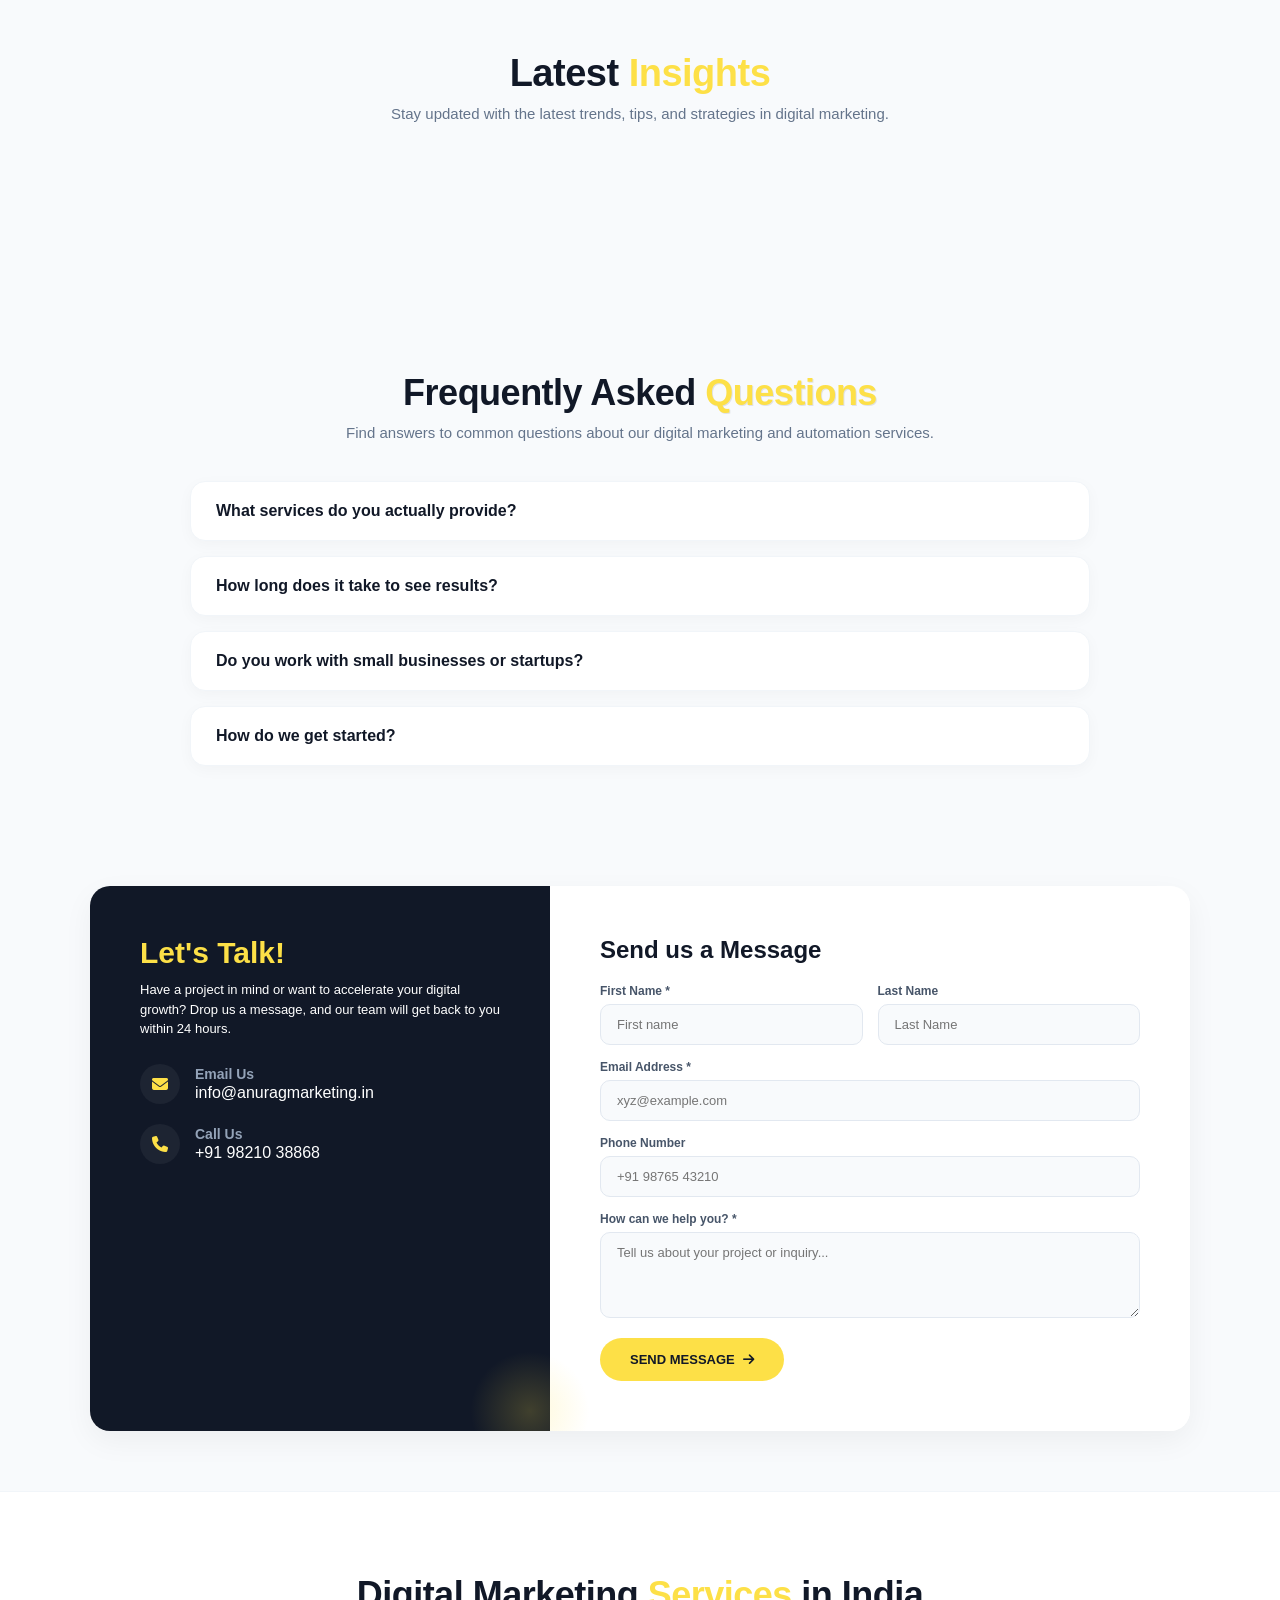
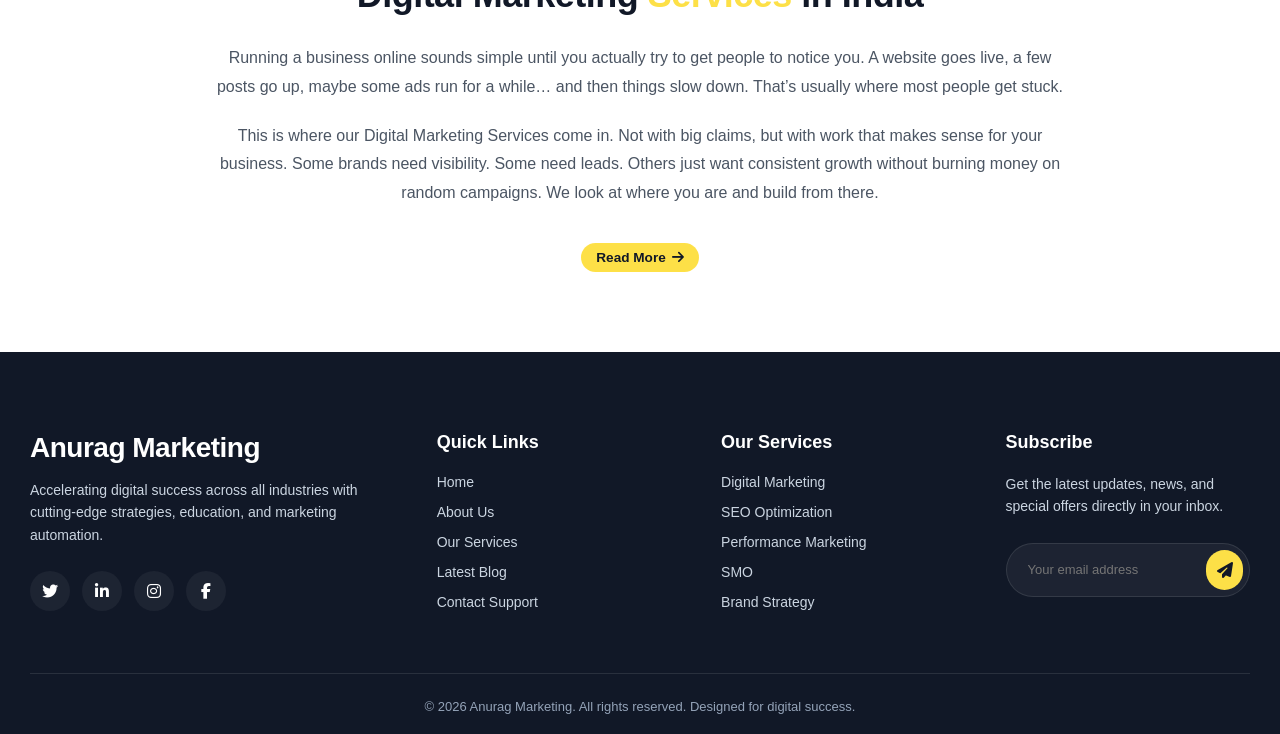
==== commit 9846e16f: "Add files via upload" ====
--- a/index.html
+++ b/index.html
@@ -1,537 +1,467 @@
 <!DOCTYPE html>
 <html lang="en">
+
 <head>
-<meta charset="UTF-8">
-<title>Anurag Marketing Best Digital Marketing Company</title>
-
-<link rel="stylesheet" href="index.css">
-
-<link href="https://cdnjs.cloudflare.com/ajax/libs/font-awesome/6.5.0/css/all.min.css" rel="stylesheet">
-
+    <meta charset="UTF-8">
+    <meta name="viewport" content="width=device-width, initial-scale=1.0">
+    <title>Digital Marketing Services in India | Anurag Marketing</title>
+    <meta name="description" content="Get the best digital marketing services in India for startups and businesses. Anurag Marketing offers SEO, ads, & online marketing to grow your brand fast.">
+    <meta name="keywords" content="Digital Marketing Services, Best Digital Marketing Service in India, Online Marketing Services India, Digital Marketing Services for Startups">
+    <link rel="canonical" href="https://www.anuragmarketing.in/" />
+
+    <link rel="stylesheet" href="index.css">
+
+    <!-- Preconnect to external CDNs for faster handshake -->
+    <link rel="preconnect" href="https://cdnjs.cloudflare.com" crossorigin>
+    <link rel="preconnect" href="https://connect.facebook.net" crossorigin>
+
+    <!-- Font Awesome: non-blocking preload so it never delays first paint -->
+    <link rel="preload" href="https://cdnjs.cloudflare.com/ajax/libs/font-awesome/6.5.0/css/all.min.css" as="style" onload="this.onload=null;this.rel='stylesheet'">
+    <noscript><link rel="stylesheet" href="https://cdnjs.cloudflare.com/ajax/libs/font-awesome/6.5.0/css/all.min.css"></noscript>
+
+    <script src="tab-effect.js" defer></script>
+    <link rel="icon" type="image/x-icon" href="fav.ico">
+    <meta name="robots" content="index, follow" />
 </head>
+
 <body>
 
-<nav class="nav-container">
-
-<div class="logo">Anurag Marketing</div>
-
-<ul class="nav-menu">
-
-<li>
-<a href="#">
-<img src="icon/home.png" class="icon">
-<span>Home</span>
-</a>
-</li>
-
-<li>
-<a href="#">
-<img src="icon/man.png" class="icon">
-<span>About</span>
-</a>
-</li>
-
-<li>
-<a href="#">
-<img src="icon/working.png" class="icon">
-<span>Services</span>
-</a>
-</li>
-
-<li>
-<a href="#">
-<img src="icon/blog.png" class="icon">
-<span>Blog</span>
-</a>
-</li>
-
-<li>
-<a href="#">
-<img src="icon/customer-support.png" class="icon">
-<span>Contact</span>
-</a>
-</li>
-
-</ul>
-
-</nav>
-
-<div class="banner-container">
+    <div class="site-bg-overlay" id="site-overlay"></div>
+
+    <nav class="nav-container">
+
+        <a href="https://www.anuragmarketing.in" class="logo" style="text-decoration: none; color: inherit; display: block;">Anurag Marketing</a>
+
+        <ul class="nav-menu">
+
+            <li>
+                <a href="/">
+                    <img src="icon/home.png" class="icon">
+                    <span>Home</span>
+                </a>
+            </li>
+
+            <li>
+                <a href="/about">
+                    <img src="icon/man.png" class="icon">
+                    <span>About</span>
+                </a>
+            </li>
+
+            <li class="has-dropdown">
+                <a href="/services">
+                    <img src="icon/working.png" class="icon">
+                    <span>Services</span>
+                </a>
+                <ul class="dropdown">
+                    <li><a href="/performance-marketing"> Performance Marketing</a></li>
+                    <li><a href="/seo"> SEO Optimization</a></li>
+                    <li><a href="/smo"> SMO (Social Media)</a></li>
+                </ul>
+            </li>
+
+            <li>
+                <a href="/blog">
+                    <img src="icon/blog.png" class="icon">
+                    <span>Blog</span>
+                </a>
+            </li>
+
+            <li>
+                <a href="/contact">
+                    <img src="icon/customer-support.png" class="icon">
+                    <span>Contact</span>
+                </a>
+            </li>
+
+        </ul>
+
+        <div class="menu-toggle" id="mobile-menu">
+            <span class="bar"></span>
+            <span class="bar"></span>
+            <span class="bar"></span>
+        </div>
+
+    </nav>
+
+    <div class="banner-container">
         <div class="left-content">
             <div class="text-black">Accelerating</div>
-            <div class="text-yellow">Digital</div>
+            <div class="text-yellow hover-word" id="digital-hover">Digital</div>
             <div class="inline-line">
-                <div class="text-yellow">Success</div>
+                <div class="text-yellow hover-word" id="success-hover">Success</div>
                 <div class="text-black" style="font-size: 32px;">Across</div>
             </div>
             <div class="text-black">All Industries</div>
-            <button class="cta-button">SCHEDULE YOUR FREE CONSULTATION TODAY!</button>
+            <a href="https://www.anuragmarketing.in/contact" class="cta-button" style="text-decoration: none; display: inline-block;">SCHEDULE YOUR FREE CONSULTATION TODAY!</a>
         </div>
 
         <div class="right-content">
             <div class="accent dot-grid"></div>
-            <svg class="accent star" viewBox="0 0 24 24" width="28" height="28" fill="#FDE047"><path d="M12 0 L14.59 9.41 L24 12 L14.59 14.59 L12 24 L9.41 14.59 L0 12 L9.41 9.41 Z"/></svg>
+            <svg class="accent star" viewBox="0 0 24 24" width="28" height="28" fill="#FDE047">
+                <path d="M12 0 L14.59 9.41 L24 12 L14.59 14.59 L12 24 L9.41 14.59 L0 12 L9.41 9.41 Z" />
+            </svg>
             <div class="circle-bg circle-gray"></div>
             <div class="circle-bg circle-yellow-blur"></div>
             <div class="circle-small-yellow"></div>
-            
-            <div class="dynamic-text-container">
+
+            <div class="dynamic-text-container hover-word" id="typewriter-hover">
                 <span class="dynamic-text" id="typewriter"></span><span class="cursor">|</span>
             </div>
 
-            <svg class="accent pie-chart" viewBox="0 0 24 24" width="45" height="45" stroke="#111827" stroke-width="1.2" fill="none"><path d="M12 21a9 9 0 1 0 0-18 9 9 0 0 0 0 18z"></path><path d="M12 3v9h9" fill="#111827"></path></svg>
-            <svg class="accent line-chart" viewBox="0 0 80 50" width="100" height="60"><circle cx="10" cy="15" r="2" fill="#e2e8f0"/><circle cx="10" cy="30" r="2" fill="#e2e8f0"/><circle cx="10" cy="45" r="2" fill="#e2e8f0"/><line x1="15" y1="15" x2="75" y2="15" stroke="#f1f5f9" stroke-width="2"/><line x1="15" y1="30" x2="75" y2="30" stroke="#f1f5f9" stroke-width="2"/><line x1="15" y1="45" x2="75" y2="45" stroke="#f1f5f9" stroke-width="2"/><path d="M 25 45 L 45 45 L 60 30 L 75 15" stroke="#111827" stroke-width="1.5" fill="none"/><line x1="60" y1="30" x2="60" y2="45" stroke="#111827" stroke-width="1.5"/><line x1="75" y1="15" x2="75" y2="45" stroke="#111827" stroke-width="1.5"/><circle cx="25" cy="45" r="3.5" fill="#111827"/><circle cx="45" cy="45" r="3.5" fill="#111827"/><circle cx="60" cy="30" r="3.5" fill="#111827"/><circle cx="75" cy="15" r="3.5" fill="#111827"/><circle cx="60" cy="45" r="3.5" fill="#111827"/><circle cx="75" cy="30" r="3.5" fill="#111827"/><circle cx="75" cy="45" r="3.5" fill="#111827"/></svg>
+            <svg class="accent pie-chart" viewBox="0 0 24 24" width="45" height="45" stroke="#111827" stroke-width="1.2"
+                fill="none">
+                <path d="M12 21a9 9 0 1 0 0-18 9 9 0 0 0 0 18z"></path>
+                <path d="M12 3v9h9" fill="#111827"></path>
+            </svg>
+            <svg class="accent line-chart" viewBox="0 0 80 50" width="100" height="60">
+                <circle cx="10" cy="15" r="2" fill="#e2e8f0" />
+                <circle cx="10" cy="30" r="2" fill="#e2e8f0" />
+                <circle cx="10" cy="45" r="2" fill="#e2e8f0" />
+                <line x1="15" y1="15" x2="75" y2="15" stroke="#f1f5f9" stroke-width="2" />
+                <line x1="15" y1="30" x2="75" y2="30" stroke="#f1f5f9" stroke-width="2" />
+                <line x1="15" y1="45" x2="75" y2="45" stroke="#f1f5f9" stroke-width="2" />
+                <path d="M 25 45 L 45 45 L 60 30 L 75 15" stroke="#111827" stroke-width="1.5" fill="none" />
+                <line x1="60" y1="30" x2="60" y2="45" stroke="#111827" stroke-width="1.5" />
+                <line x1="75" y1="15" x2="75" y2="45" stroke="#111827" stroke-width="1.5" />
+                <circle cx="25" cy="45" r="3.5" fill="#111827" />
+                <circle cx="45" cy="45" r="3.5" fill="#111827" />
+                <circle cx="60" cy="30" r="3.5" fill="#111827" />
+                <circle cx="75" cy="15" r="3.5" fill="#111827" />
+                <circle cx="60" cy="45" r="3.5" fill="#111827" />
+                <circle cx="75" cy="30" r="3.5" fill="#111827" />
+                <circle cx="75" cy="45" r="3.5" fill="#111827" />
+            </svg>
         </div>
     </div>
 
     <section class="services-section">
-    <div class="services-container">
-        
-        <div class="services-header">
-            <h4 class="sub-heading">What We Do</h4>
-            <h2>Our Premium <span class="highlight-text">Services</span></h2>
-            <p>We provide cutting-edge digital solutions tailored to accelerate your business growth, maximize ROI, and dominate your industry.</p>
-        </div>
-
-        <div class="services-grid">
-            
-            <div class="service-card">
-                <div class="service-icon-box">
-                    <i class="fa-solid fa-chart-line"></i>
-                </div>
-                <h3>Digital Strategy</h3>
-                <p>Data-driven marketing strategies designed to scale your business and outsmart your competitors in the digital space.</p>
-                <a href="#" class="service-link">Explore Service <i class="fa-solid fa-arrow-right"></i></a>
-            </div>
-
-            <div class="service-card">
-                <div class="service-icon-box">
-                    <i class="fa-solid fa-magnifying-glass-chart"></i>
-                </div>
-                <h3>SEO Optimization</h3>
-                <p>Dominate search engine rankings and drive high-quality organic traffic to your website with our proven SEO tactics.</p>
-                <a href="#" class="service-link">Explore Service <i class="fa-solid fa-arrow-right"></i></a>
-            </div>
-
-            <div class="service-card">
-                <div class="service-icon-box">
-                    <i class="fa-solid fa-bullseye"></i>
-                </div>
-                <h3>Paid Advertising</h3>
-                <p>Maximize your return on ad spend (ROAS) with highly targeted Google and Facebook ad campaigns that convert.</p>
-                <a href="#" class="service-link">Explore Service <i class="fa-solid fa-arrow-right"></i></a>
-            </div>
-
-            <div class="service-card">
-                <div class="service-icon-box">
-                    <i class="fa-solid fa-hashtag"></i>
-                </div>
-                <h3>Social Media Management</h3>
-                <p>Build a loyal community and elevate your brand presence across all major social media platforms.</p>
-                <a href="#" class="service-link">Explore Service <i class="fa-solid fa-arrow-right"></i></a>
-            </div>
-
-            <div class="service-card">
-                <div class="service-icon-box">
-                    <i class="fa-solid fa-robot"></i>
-                </div>
-                <h3>Marketing Automation</h3>
-                <p>Save time and nurture leads automatically with smart email sequences, chatbots, and CRM integrations.</p>
-                <a href="#" class="service-link">Explore Service <i class="fa-solid fa-arrow-right"></i></a>
-            </div>
-
-            <div class="service-card">
-                <div class="service-icon-box">
-                    <i class="fa-solid fa-laptop-code"></i>
-                </div>
-                <h3>Web Development</h3>
-                <p>Custom, high-converting websites designed with modern UI/UX principles to turn your visitors into paying customers.</p>
-                <a href="#" class="service-link">Explore Service <i class="fa-solid fa-arrow-right"></i></a>
-            </div>
-
-        </div>
-    </div>
-</section>
-
-
-<section class="premium-blog-section">
-    <div class="blog-header">
-        <h2>Latest <span class="highlight-text">Insights</span></h2>
-        <p>Stay updated with the latest trends, tips, and strategies in digital marketing.</p>
-    </div>
-
-    <div class="blog-slider-container">
-        <div class="blog-track">
-            
-            <div class="blog-slide">
-                <div class="blog-card">
-                    <div class="blog-image-wrapper">
-                        <span class="category-badge">SEO</span>
-                        <img src="https://images.unsplash.com/photo-1460925895917-afdab827c52f?auto=format&fit=crop&q=80&w=600" alt="SEO Trends" class="blog-cover">
-                    </div>
-                    <div class="blog-content">
-                        <div class="blog-meta">
-                            <span><i class="fa-regular fa-calendar"></i> Mar 14, 2026</span>
-                            <span><i class="fa-regular fa-clock"></i> 5 min read</span>
+        <div class="services-container">
+
+            <div class="services-header">
+                <h4 class="sub-heading">What We Do</h4>
+                <h2>Our Premium <span class="highlight-text">Services</span></h2>
+                <p>Anurag Marketing is one of the leading providers of online marketing services in India, offering a complete suite of solutions under one roof. Whether you're a startup looking for your first customers or an established brand wanting to scale, we have a service designed for you.</p>
+            </div>
+
+            <div class="services-grid">
+
+                <div class="service-card">
+                    <div class="service-icon-box">
+                        <i class="fa-solid fa-chart-line"></i>
+                    </div>
+                    <h3>Digital Strategy</h3>
+                    <p>Data-driven marketing strategies designed to scale your business and outsmart your competitors in
+                        the digital space.</p>
+                    <a href="contact" class="service-link">Explore Service <i class="fa-solid fa-arrow-right"></i></a>
+                </div>
+
+                <div class="service-card">
+                    <div class="service-icon-box">
+                        <i class="fa-solid fa-magnifying-glass-chart"></i>
+                    </div>
+                    <h3>SEO Optimization</h3>
+                    <p>Dominate search engine rankings and drive high-quality organic traffic to your website with our
+                        proven SEO tactics.</p>
+                    <a href="contact" class="service-link">Explore Service <i class="fa-solid fa-arrow-right"></i></a>
+                </div>
+
+                <div class="service-card">
+                    <div class="service-icon-box">
+                        <i class="fa-solid fa-bullseye"></i>
+                    </div>
+                    <h3>Paid Advertising</h3>
+                    <p>Maximize your return on ad spend (ROAS) with highly targeted Google and Facebook ad campaigns
+                        that convert.</p>
+                    <a href="contact" class="service-link">Explore Service <i class="fa-solid fa-arrow-right"></i></a>
+                </div>
+
+                <div class="service-card">
+                    <div class="service-icon-box">
+                        <i class="fa-solid fa-hashtag"></i>
+                    </div>
+                    <h3>Social Media Management</h3>
+                    <p>Build a loyal community and elevate your brand presence across all major social media platforms.
+                    </p>
+                    <a href="contact" class="service-link">Explore Service <i class="fa-solid fa-arrow-right"></i></a>
+                </div>
+
+                <div class="service-card">
+                    <div class="service-icon-box">
+                        <i class="fa-solid fa-robot"></i>
+                    </div>
+                    <h3>Marketing Automation</h3>
+                    <p>Save time and nurture leads automatically with smart email sequences, chatbots, and CRM
+                        integrations.</p>
+                    <a href="contact" class="service-link">Explore Service <i class="fa-solid fa-arrow-right"></i></a>
+                </div>
+
+                <div class="service-card">
+                    <div class="service-icon-box">
+                        <i class="fa-solid fa-laptop-code"></i>
+                    </div>
+                    <h3>Web Development</h3>
+                    <p>Custom, high-converting websites designed with modern UI/UX principles to turn your visitors into
+                        paying customers.</p>
+                    <a href="contact" class="service-link">Explore Service <i class="fa-solid fa-arrow-right"></i></a>
+                </div>
+
+            </div>
+        </div>
+    </section>
+
+
+    <section class="premium-blog-section">
+        <div class="blog-header">
+            <h2>Latest <span class="highlight-text">Insights</span></h2>
+            <p>Stay updated with the latest trends, tips, and strategies in digital marketing.</p>
+        </div>
+
+        <div class="blog-slider-container">
+            <div class="blog-track">
+                <!-- Blogs will be injected here dynamically via JS from data/blogs.json -->
+            </div>
+        </div>
+    </section>
+
+    <section class="faq-section">
+        <div class="faq-container">
+            <div class="faq-header">
+                <h2>Frequently Asked <span class="highlight-text">Questions</span></h2>
+                <p>Find answers to common questions about our digital marketing and automation services.</p>
+            </div>
+
+            <div class="faq-list">
+                <div class="faq-item">
+                    <button class="faq-question">
+                        What services do you actually provide?
+                        <i class="fa-solid fa-chevron-down icon"></i>
+                    </button>
+                    <div class="faq-answer">
+                        <p>We offer a comprehensive suite of digital services including SEO, Social Media Management,
+                            Marketing Automation, Brand Strategy, and Custom Web Development tailored to your industry.
+                        </p>
+                    </div>
+                </div>
+
+                <div class="faq-item">
+                    <button class="faq-question">
+                        How long does it take to see results?
+                        <i class="fa-solid fa-chevron-down icon"></i>
+                    </button>
+                    <div class="faq-answer">
+                        <p>While some paid advertising campaigns can generate immediate traffic, organic growth like SEO
+                            and content marketing typically takes 3 to 6 months to show significant, sustainable
+                            results.</p>
+                    </div>
+                </div>
+
+                <div class="faq-item">
+                    <button class="faq-question">
+                        Do you work with small businesses or startups?
+                        <i class="fa-solid fa-chevron-down icon"></i>
+                    </button>
+                    <div class="faq-answer">
+                        <p>Absolutely! We scale our strategies to fit businesses of all sizes. Whether you are a startup
+                            looking for brand awareness or an enterprise needing complex automation, we have a plan for
+                            you.</p>
+                    </div>
+                </div>
+
+                <div class="faq-item">
+                    <button class="faq-question">
+                        How do we get started?
+                        <i class="fa-solid fa-chevron-down icon"></i>
+                    </button>
+                    <div class="faq-answer">
+                        <p>Getting started is easy! Just fill out the contact form above or schedule a free consultation
+                            through our banner button. Our team will analyze your needs and propose a customized
+                            strategy.</p>
+                    </div>
+                </div>
+            </div>
+        </div>
+    </section>
+
+
+    <section class="contact-section">
+        <div class="contact-container">
+
+            <div class="contact-info">
+                <h2>Let's Talk!</h2>
+                <p>Have a project in mind or want to accelerate your digital growth? Drop us a message, and our team
+                    will get back to you within 24 hours.</p>
+
+                <div class="info-items">
+                    <div class="info-box">
+                        <div class="info-icon"><i class="fa-solid fa-envelope"></i></div>
+                        <div class="info-text">
+                            <h4>Email Us</h4>
+                            <a href="mailto:info@anuragmarketing.in" style="color: inherit; text-decoration: none; transition: color 0.2s;" onmouseover="this.style.color='var(--accent)'" onmouseout="this.style.color='inherit'">info@anuragmarketing.in</a>
                         </div>
-                        <h3>10 SEO Trends You Need to Watch in 2026</h3>
-                        <p>Discover the latest search engine algorithms to stay ahead of the competition.</p>
-                        
-                        <div class="blog-footer">
-                            <div class="author-info">
-                                <img src="https://images.unsplash.com/photo-1438761681033-6461ffad8d80?auto=format&fit=crop&q=80&w=100" alt="Author">
-                                <span>Sarah Jenkins</span>
-                            </div>
-                            <a href="#" class="btn-arrow"><i class="fa-solid fa-arrow-right"></i></a>
+                    </div>
+
+                    <div class="info-box">
+                        <div class="info-icon"><i class="fa-solid fa-phone"></i></div>
+                        <div class="info-text">
+                            <h4>Call Us</h4>
+                            <a href="tel:+919821038868" style="color: inherit; text-decoration: none; transition: color 0.2s;" onmouseover="this.style.color='var(--accent)'" onmouseout="this.style.color='inherit'">+91 98210 38868</a>
                         </div>
                     </div>
-                </div>
-
-                <div class="blog-card">
-                    <div class="blog-image-wrapper">
-                        <span class="category-badge">Ads</span>
-                        <img src="https://images.unsplash.com/photo-1551288049-bebda4e38f71?auto=format&fit=crop&q=80&w=600" alt="Paid Ads" class="blog-cover">
-                    </div>
-                    <div class="blog-content">
-                        <div class="blog-meta">
-                            <span><i class="fa-regular fa-calendar"></i> Mar 10, 2026</span>
-                            <span><i class="fa-regular fa-clock"></i> 7 min read</span>
+
+
+                </div>
+
+                <div class="accent-circle"></div>
+            </div>
+
+            <div class="contact-form-wrapper">
+                <h3>Send us a Message</h3>
+
+                <!-- Status Message Box -->
+                <div id="home-form-status" style="display:none; padding: 14px 20px; border-radius: 12px; margin-bottom: 20px; font-size: 0.95rem; font-weight: 500; text-align: center;"></div>
+
+                <form class="modern-form" id="homeContactForm">
+                    <div class="form-row">
+                        <div class="input-group">
+                            <label>First Name *</label>
+                            <input type="text" name="first_name" placeholder="First name" required>
                         </div>
-                        <h3>Maximizing ROI on Google Paid Ads</h3>
-                        <p>Stop wasting money on clicks that don't convert. Optimize your ad spend today.</p>
-                        
-                        <div class="blog-footer">
-                            <div class="author-info">
-                                <img src="https://images.unsplash.com/photo-1472099645785-5658abf4ff4e?auto=format&fit=crop&q=80&w=100" alt="Author">
-                                <span>Mark Davis</span>
-                            </div>
-                            <a href="#" class="btn-arrow"><i class="fa-solid fa-arrow-right"></i></a>
+                        <div class="input-group">
+                            <label>Last Name</label>
+                            <input type="text" name="last_name" placeholder="Last Name">
                         </div>
                     </div>
-                </div>
-
-                <div class="blog-card">
-                    <div class="blog-image-wrapper">
-                        <span class="category-badge">Social</span>
-                        <img src="https://images.unsplash.com/photo-1611162617474-5b21e879e113?auto=format&fit=crop&q=80&w=600" alt="Social Media" class="blog-cover">
-                    </div>
-                    <div class="blog-content">
-                        <div class="blog-meta">
-                            <span><i class="fa-regular fa-calendar"></i> Mar 05, 2026</span>
-                            <span><i class="fa-regular fa-clock"></i> 4 min read</span>
-                        </div>
-                        <h3>Cracking the Social Media Algorithm</h3>
-                        <p>A complete guide to getting more organic reach on platforms like Instagram & LinkedIn.</p>
-                        
-                        <div class="blog-footer">
-                            <div class="author-info">
-                                <img src="https://images.unsplash.com/photo-1534528741775-53994a69daeb?auto=format&fit=crop&q=80&w=100" alt="Author">
-                                <span>Elena Roe</span>
-                            </div>
-                            <a href="#" class="btn-arrow"><i class="fa-solid fa-arrow-right"></i></a>
-                        </div>
-                    </div>
-                </div>
-
-                <div class="blog-card">
-                    <div class="blog-image-wrapper">
-                        <span class="category-badge">Brand</span>
-                        <img src="https://images.unsplash.com/photo-1493612276216-ee3925520721?auto=format&fit=crop&q=80&w=600" alt="Brand Strategy" class="blog-cover">
-                    </div>
-                    <div class="blog-content">
-                        <div class="blog-meta">
-                            <span><i class="fa-regular fa-calendar"></i> Feb 28, 2026</span>
-                            <span><i class="fa-regular fa-clock"></i> 6 min read</span>
-                        </div>
-                        <h3>Building a Winning Brand Identity</h3>
-                        <p>Your brand is more than just a logo. Here is how to create a brand that customers trust.</p>
-                        
-                        <div class="blog-footer">
-                            <div class="author-info">
-                                <img src="https://images.unsplash.com/photo-1507003211169-0a1dd7228f2d?auto=format&fit=crop&q=80&w=100" alt="Author">
-                                <span>David Chen</span>
-                            </div>
-                            <a href="#" class="btn-arrow"><i class="fa-solid fa-arrow-right"></i></a>
-                        </div>
-                    </div>
-                </div>
-            </div>
-
-            <div class="blog-slide">
-                 <div class="blog-card">
-                    <div class="blog-image-wrapper">
-                        <span class="category-badge">SEO</span>
-                        <img src="https://images.unsplash.com/photo-1460925895917-afdab827c52f?auto=format&fit=crop&q=80&w=600" alt="SEO Trends" class="blog-cover">
-                    </div>
-                    <div class="blog-content">
-                        <div class="blog-meta">
-                            <span><i class="fa-regular fa-calendar"></i> Mar 14, 2026</span>
-                            <span><i class="fa-regular fa-clock"></i> 5 min read</span>
-                        </div>
-                        <h3>10 SEO Trends You Need to Watch in 2026</h3>
-                        <p>Discover the latest search engine algorithms to stay ahead of the competition.</p>
-                        
-                        <div class="blog-footer">
-                            <div class="author-info">
-                                <img src="https://images.unsplash.com/photo-1438761681033-6461ffad8d80?auto=format&fit=crop&q=80&w=100" alt="Author">
-                                <span>Sarah Jenkins</span>
-                            </div>
-                            <a href="#" class="btn-arrow"><i class="fa-solid fa-arrow-right"></i></a>
-                        </div>
-                    </div>
-                </div>
-
-                <div class="blog-card">
-                    <div class="blog-image-wrapper">
-                        <span class="category-badge">Ads</span>
-                        <img src="https://images.unsplash.com/photo-1551288049-bebda4e38f71?auto=format&fit=crop&q=80&w=600" alt="Paid Ads" class="blog-cover">
-                    </div>
-                    <div class="blog-content">
-                        <div class="blog-meta">
-                            <span><i class="fa-regular fa-calendar"></i> Mar 10, 2026</span>
-                            <span><i class="fa-regular fa-clock"></i> 7 min read</span>
-                        </div>
-                        <h3>Maximizing ROI on Google Paid Ads</h3>
-                        <p>Stop wasting money on clicks that don't convert. Optimize your ad spend today.</p>
-                        
-                        <div class="blog-footer">
-                            <div class="author-info">
-                                <img src="https://images.unsplash.com/photo-1472099645785-5658abf4ff4e?auto=format&fit=crop&q=80&w=100" alt="Author">
-                                <span>Mark Davis</span>
-                            </div>
-                            <a href="#" class="btn-arrow"><i class="fa-solid fa-arrow-right"></i></a>
-                        </div>
-                    </div>
-                </div>
-
-                <div class="blog-card">
-                    <div class="blog-image-wrapper">
-                        <span class="category-badge">Social</span>
-                        <img src="https://images.unsplash.com/photo-1611162617474-5b21e879e113?auto=format&fit=crop&q=80&w=600" alt="Social Media" class="blog-cover">
-                    </div>
-                    <div class="blog-content">
-                        <div class="blog-meta">
-                            <span><i class="fa-regular fa-calendar"></i> Mar 05, 2026</span>
-                            <span><i class="fa-regular fa-clock"></i> 4 min read</span>
-                        </div>
-                        <h3>Cracking the Social Media Algorithm</h3>
-                        <p>A complete guide to getting more organic reach on platforms like Instagram & LinkedIn.</p>
-                        
-                        <div class="blog-footer">
-                            <div class="author-info">
-                                <img src="https://images.unsplash.com/photo-1534528741775-53994a69daeb?auto=format&fit=crop&q=80&w=100" alt="Author">
-                                <span>Elena Roe</span>
-                            </div>
-                            <a href="#" class="btn-arrow"><i class="fa-solid fa-arrow-right"></i></a>
-                        </div>
-                    </div>
-                </div>
-
-                <div class="blog-card">
-                    <div class="blog-image-wrapper">
-                        <span class="category-badge">Brand</span>
-                        <img src="https://images.unsplash.com/photo-1493612276216-ee3925520721?auto=format&fit=crop&q=80&w=600" alt="Brand Strategy" class="blog-cover">
-                    </div>
-                    <div class="blog-content">
-                        <div class="blog-meta">
-                            <span><i class="fa-regular fa-calendar"></i> Feb 28, 2026</span>
-                            <span><i class="fa-regular fa-clock"></i> 6 min read</span>
-                        </div>
-                        <h3>Building a Winning Brand Identity</h3>
-                        <p>Your brand is more than just a logo. Here is how to create a brand that customers trust.</p>
-                        
-                        <div class="blog-footer">
-                            <div class="author-info">
-                                <img src="https://images.unsplash.com/photo-1507003211169-0a1dd7228f2d?auto=format&fit=crop&q=80&w=100" alt="Author">
-                                <span>David Chen</span>
-                            </div>
-                            <a href="#" class="btn-arrow"><i class="fa-solid fa-arrow-right"></i></a>
-                        </div>
-                    </div>
-                </div>
-            </div>
-
-        </div>
-    </div>
-</section>
-
-<section class="faq-section">
-    <div class="faq-container">
-        <div class="faq-header">
-            <h2>Frequently Asked <span class="highlight-text">Questions</span></h2>
-            <p>Find answers to common questions about our digital marketing and automation services.</p>
-        </div>
-
-        <div class="faq-list">
-            <div class="faq-item">
-                <button class="faq-question">
-                    What services do you actually provide?
-                    <i class="fa-solid fa-chevron-down icon"></i>
-                </button>
-                <div class="faq-answer">
-                    <p>We offer a comprehensive suite of digital services including SEO, Social Media Management, Marketing Automation, Brand Strategy, and Custom Web Development tailored to your industry.</p>
-                </div>
-            </div>
-
-            <div class="faq-item">
-                <button class="faq-question">
-                    How long does it take to see results?
-                    <i class="fa-solid fa-chevron-down icon"></i>
-                </button>
-                <div class="faq-answer">
-                    <p>While some paid advertising campaigns can generate immediate traffic, organic growth like SEO and content marketing typically takes 3 to 6 months to show significant, sustainable results.</p>
-                </div>
-            </div>
-
-            <div class="faq-item">
-                <button class="faq-question">
-                    Do you work with small businesses or startups?
-                    <i class="fa-solid fa-chevron-down icon"></i>
-                </button>
-                <div class="faq-answer">
-                    <p>Absolutely! We scale our strategies to fit businesses of all sizes. Whether you are a startup looking for brand awareness or an enterprise needing complex automation, we have a plan for you.</p>
-                </div>
-            </div>
-
-            <div class="faq-item">
-                <button class="faq-question">
-                    How do we get started?
-                    <i class="fa-solid fa-chevron-down icon"></i>
-                </button>
-                <div class="faq-answer">
-                    <p>Getting started is easy! Just fill out the contact form above or schedule a free consultation through our banner button. Our team will analyze your needs and propose a customized strategy.</p>
-                </div>
-            </div>
-        </div>
-    </div>
-</section>
-
-
-    <section class="contact-section">
-    <div class="contact-container">
-        
-        <div class="contact-info">
-            <h2>Let's Talk!</h2>
-            <p>Have a project in mind or want to accelerate your digital growth? Drop us a message, and our team will get back to you within 24 hours.</p>
-            
-            <div class="info-items">
-                <div class="info-box">
-                    <div class="info-icon"><i class="fa-solid fa-envelope"></i></div>
-                    <div class="info-text">
-                        <h4>Email Us</h4>
-                        <span>info@anuragmarketing.in</span>
-                    </div>
-                </div>
-                
-                <div class="info-box">
-                    <div class="info-icon"><i class="fa-solid fa-phone"></i></div>
-                    <div class="info-text">
-                        <h4>Call Us</h4>
-                        <span>+91 98210 38868</span>
-                    </div>
-                </div>
-                
-                <div class="info-box">
-                    <div class="info-icon"><i class="fa-solid fa-location-dot"></i></div>
-                    <div class="info-text">
-                        <h4>Our Office</h4>
-                        <span>Green Park, New Delhi</span>
-                    </div>
-                </div>
-            </div>
-
-            <div class="accent-circle"></div>
-        </div>
-
-        <div class="contact-form-wrapper">
-            <h3>Send us a Message</h3>
-            <form class="modern-form">
-                <div class="form-row">
+
                     <div class="input-group">
-                        <label>First Name</label>
-                        <input type="text" placeholder="First name" required>
-                    </div>
+                        <label>Email Address *</label>
+                        <input type="email" name="email" placeholder="xyz@example.com" required>
+                    </div>
+
                     <div class="input-group">
-                        <label>Last Name</label>
-                        <input type="text" placeholder="Last Name" required>
-                    </div>
-                </div>
-
-                <div class="input-group">
-                    <label>Email Address</label>
-                    <input type="email" placeholder="xyz@example.com" required>
-                </div>
-
-                <div class="input-group">
-                    <label>How can we help you?</label>
-                    <textarea rows="4" placeholder="Tell us about your project or inquiry..." required></textarea>
-                </div>
-
-                <button type="submit" class="submit-btn">SEND MESSAGE <i class="fa-solid fa-arrow-right"></i></button>
-            </form>
-        </div>
-
-    </div>
-</section>
+                        <label>Phone Number</label>
+                        <input type="tel" name="phone" placeholder="+91 98765 43210">
+                    </div>
+
+                    <div class="input-group">
+                        <label>How can we help you? *</label>
+                        <textarea name="message" rows="4" placeholder="Tell us about your project or inquiry..." required></textarea>
+                    </div>
+
+                    <button type="submit" class="submit-btn" id="homeSubmitBtn">SEND MESSAGE <i class="fa-solid fa-arrow-right"></i></button>
+                </form>
+
+                <script>
+                document.getElementById('homeContactForm').addEventListener('submit', function(e) {
+                    e.preventDefault();
+                    var btn = document.getElementById('homeSubmitBtn');
+                    var status = document.getElementById('home-form-status');
+                    btn.disabled = true;
+                    btn.innerHTML = '<i class="fa-solid fa-spinner fa-spin" style="margin-right:8px;"></i>Sending...';
+                    status.style.display = 'none';
+                    var formData = new FormData(this);
+                    fetch('/contact_mail', { method: 'POST', body: formData })
+                    .then(function(res) { return res.json(); })
+                    .then(function(data) {
+                        if (data.success) {
+                            status.style.display = 'block';
+                            status.style.background = 'rgba(16, 185, 129, 0.12)';
+                            status.style.border = '1px solid rgba(16, 185, 129, 0.4)';
+                            status.style.color = '#10b981';
+                            status.innerHTML = '<i class="fa-solid fa-circle-check" style="margin-right:8px;"></i>' + data.message;
+                            document.getElementById('homeContactForm').reset();
+                            btn.disabled = false;
+                            btn.innerHTML = 'SEND MESSAGE <i class="fa-solid fa-arrow-right"></i>';
+                        } else { throw new Error(data.message); }
+                    })
+                    .catch(function(err) {
+                        status.style.display = 'block';
+                        status.style.background = 'rgba(239, 68, 68, 0.12)';
+                        status.style.border = '1px solid rgba(239, 68, 68, 0.4)';
+                        status.style.color = '#ef4444';
+                        status.innerHTML = '<i class="fa-solid fa-circle-exclamation" style="margin-right:8px;"></i>' + (err.message || 'Something went wrong. Please try again.');
+                        btn.disabled = false;
+                        btn.innerHTML = 'SEND MESSAGE <i class="fa-solid fa-arrow-right"></i>';
+                    });
+                });
+                </script>
+            </div>
+
+        </div>
+
+    </section>
+
+    <!-- SEO Intro Content Section -->
+    <section class="seo-intro-section">
+        <div class="seo-intro-container">
+            <h2 class="seo-intro-title">Digital Marketing <span class="highlight-text">Services</span> in India</h2>
+            <p>Running a business online sounds simple until you actually try to get people to notice you. A website goes live, a few posts go up, maybe some ads run for a while… and then things slow down. That’s usually where most people get stuck.</p>
+            <p>This is where our Digital Marketing Services come in. Not with big claims, but with work that makes sense for your business. Some brands need visibility. Some need leads. Others just want consistent growth without burning money on random campaigns. We look at where you are and build from there.</p>
+            <div class="seo-intro-btn-wrapper">
+                <a href="javascript:void(0)" class="read-more-seo-btn" id="openSeoModalBtn">Read More <i class="fa-solid fa-arrow-right"></i></a>
+            </div>
+        </div>
+    </section>
+
 
     <footer class="modern-footer">
-    <div class="footer-top">
-        <div class="footer-col brand-col">
-            <h2 class="footer-logo">Anurag Marketing</h2>
-            <p>Accelerating digital success across all industries with cutting-edge strategies, education, and marketing automation.</p>
-            <div class="social-links">
-                <a href="#"><i class="fa-brands fa-twitter"></i></a>
-                <a href="#"><i class="fa-brands fa-linkedin-in"></i></a>
-                <a href="#"><i class="fa-brands fa-instagram"></i></a>
-                <a href="#"><i class="fa-brands fa-facebook-f"></i></a>
-            </div>
-        </div>
-
-        <div class="footer-col">
-            <h3>Quick Links</h3>
-            <ul>
-                <li><a href="#">About Us</a></li>
-                <li><a href="#">Our Services</a></li>
-                <li><a href="#">Latest Blog</a></li>
-                <li><a href="#">Case Studies</a></li>
-                <li><a href="#">Contact Support</a></li>
-            </ul>
-        </div>
-
-        <div class="footer-col">
-            <h3>Our Services</h3>
-            <ul>
-                <li><a href="#">Digital Marketing</a></li>
-                <li><a href="#">SEO Optimization</a></li>
-                <li><a href="#">Brand Strategy</a></li>
-                <li><a href="#">Web Development</a></li>
-                <li><a href="#">Data Analytics</a></li>
-            </ul>
-        </div>
-
-        <div class="footer-col newsletter-col">
-            <h3>Subscribe</h3>
-            <p>Get the latest updates, news, and special offers directly in your inbox.</p>
-            <form class="subscribe-form">
-                <input type="email" placeholder="Your email address" required>
-                <button type="submit"><i class="fa-solid fa-paper-plane"></i></button>
-            </form>
-        </div>
-    </div>
-    
-    <div class="footer-bottom">
-        <p>&copy; 2026 Marketify. All rights reserved. Designed for digital success.</p>
-    </div>
-</footer>
-<script>
-        const words = ["AUTOMATION", "EDUCATION", "MARKETING", "INNOVATION"];
+        <div class="footer-top">
+            <div class="footer-col brand-col">
+                <h2 class="footer-logo"><a href="/" style="color: inherit; text-decoration: none;">Anurag Marketing</a></h2>
+                <p>Accelerating digital success across all industries with cutting-edge strategies, education, and marketing automation.</p>
+                <div class="social-links">
+                    <a href="https://x.com/AnuragG31384040" target="_blank" rel="noopener noreferrer"><i class="fa-brands fa-twitter"></i></a>
+                    <a href="https://www.linkedin.com/company/anurag-marketing/" target="_blank" rel="noopener noreferrer"><i class="fa-brands fa-linkedin-in"></i></a>
+                    <a href="https://www.instagram.com/anurag.gupta_09" target="_blank" rel="noopener noreferrer"><i class="fa-brands fa-instagram"></i></a>
+                    <a href="https://www.facebook.com/share/1Djz8Gpzga/" target="_blank" rel="noopener noreferrer"><i class="fa-brands fa-facebook-f"></i></a>
+                </div>
+            </div>
+
+            <div class="footer-col">
+                <h3>Quick Links</h3>
+                <ul>
+                    <li><a href="/">Home</a></li>
+                    <li><a href="/about">About Us</a></li>
+                    <li><a href="/services">Our Services</a></li>
+                    <li><a href="/blog">Latest Blog</a></li>
+                    <li><a href="/contact">Contact Support</a></li>
+                </ul>
+            </div>
+
+            <div class="footer-col">
+                <h3>Our Services</h3>
+                <ul>
+                    <li><a href="/services">Digital Marketing</a></li>
+                    <li><a href="/seo">SEO Optimization</a></li>
+                    <li><a href="/performance-marketing">Performance Marketing</a></li>
+                    <li><a href="/smo">SMO</a></li>
+                    <li><a href="/services">Brand Strategy</a></li>
+                </ul>
+            </div>
+
+            <div class="footer-col newsletter-col">
+                <h3>Subscribe</h3>
+                <p>Get the latest updates, news, and special offers directly in your inbox.</p>
+                <form class="subscribe-form" onsubmit="event.preventDefault(); this.querySelector('button').innerHTML='<i class=\'fa-solid fa-check\'></i>'; this.querySelector('input').value=''; this.querySelector('button').style.background='#10b981';">
+                    <input type="email" placeholder="Your email address" required>
+                    <button type="submit"><i class="fa-solid fa-paper-plane"></i></button>
+                </form>
+            </div>
+        </div>
+
+        <div class="footer-bottom">
+            <p>&copy; 2026 Anurag Marketing. All rights reserved. Designed for digital success.</p>
+        </div>
+    </footer>
+    <script>
+        const words = ["AUTOMATION", "MARKETING", "INNOVATION"];
         let i = 0, j = 0;
         let isDeleting = false;
-        
+
         function type() {
             const currentWord = words[i];
             const typeSpeed = isDeleting ? 80 : 150;
-            
+
             document.getElementById("typewriter").textContent = currentWord.substring(0, isDeleting ? j - 1 : j + 1);
             isDeleting ? j-- : j++;
 
@@ -548,34 +478,187 @@
         }
         document.addEventListener("DOMContentLoaded", () => setTimeout(type, 1000));
 
-        document.addEventListener("DOMContentLoaded", function() {
-        const faqQuestions = document.querySelectorAll(".faq-question");
-
-        faqQuestions.forEach(question => {
-            question.addEventListener("click", () => {
-                const faqItem = question.parentElement;
-                const faqAnswer = question.nextElementSibling;
-
-                // Agar dusre kisi ko close karna ho jab ek open ho (Accordion effect)
-                document.querySelectorAll(".faq-item").forEach(item => {
-                    if (item !== faqItem) {
-                        item.classList.remove("active");
-                        item.querySelector(".faq-answer").style.maxHeight = null;
+        document.addEventListener("DOMContentLoaded", function () {
+            const digitalHover = document.getElementById("digital-hover");
+            const successHover = document.getElementById("success-hover");
+            const typewriterHover = document.getElementById("typewriter-hover");
+            const siteOverlay = document.getElementById("site-overlay");
+            const body = document.body;
+
+            function activateBg(bgClass, el) {
+                siteOverlay.className = 'site-bg-overlay ' + bgClass;
+                siteOverlay.style.opacity = '1';
+                body.classList.add('has-bg-active');
+                if (el) el.classList.add('active-word');
+            }
+
+            function deactivateBg(el) {
+                siteOverlay.style.opacity = '0';
+                body.classList.remove('has-bg-active');
+                if (el) el.classList.remove('active-word');
+            }
+
+            digitalHover.addEventListener("mouseenter", () => activateBg('bg-digital', digitalHover));
+            digitalHover.addEventListener("mouseleave", () => deactivateBg(digitalHover));
+
+            successHover.addEventListener("mouseenter", () => activateBg('bg-success', successHover));
+            successHover.addEventListener("mouseleave", () => deactivateBg(successHover));
+
+            typewriterHover.addEventListener("mouseenter", () => {
+                const currentWord = document.getElementById("typewriter").textContent.toUpperCase();
+                let bgClass = 'bg-automation';
+                if (currentWord.includes("MARK")) bgClass = 'bg-marketing';
+                else if (currentWord.includes("EDU")) bgClass = 'bg-education';
+                else if (currentWord.includes("INNO")) bgClass = 'bg-innovation';
+                activateBg(bgClass, typewriterHover);
+            });
+            typewriterHover.addEventListener("mouseleave", () => deactivateBg(typewriterHover));
+
+            const faqQuestions = document.querySelectorAll(".faq-question");
+
+            faqQuestions.forEach(question => {
+                question.addEventListener("click", () => {
+                    const faqItem = question.parentElement;
+                    const faqAnswer = question.nextElementSibling;
+
+                    // Agar dusre kisi ko close karna ho jab ek open ho (Accordion effect)
+                    document.querySelectorAll(".faq-item").forEach(item => {
+                        if (item !== faqItem) {
+                            item.classList.remove("active");
+                            item.querySelector(".faq-answer").style.maxHeight = null;
+                        }
+                    });
+
+                    // Toggle current FAQ
+                    faqItem.classList.toggle("active");
+
+                    if (faqItem.classList.contains("active")) {
+                        faqAnswer.style.maxHeight = faqAnswer.scrollHeight + "px";
+                    } else {
+                        faqAnswer.style.maxHeight = null;
+                        
                     }
                 });
-
-                // Toggle current FAQ
-                faqItem.classList.toggle("active");
-
-                if (faqItem.classList.contains("active")) {
-                    faqAnswer.style.maxHeight = faqAnswer.scrollHeight + "px";
-                } else {
-                    faqAnswer.style.maxHeight = null;
-                }
             });
+
+            // SEO Content Modal Logic
+            const openModalBtn = document.getElementById("openSeoModalBtn");
+            const closeModalBtn = document.getElementById("closeSeoModalBtn");
+            const modal = document.getElementById("seoContentModal");
+            const modalOverlay = document.getElementById("seoModalOverlay");
+
+            if (openModalBtn && modal) {
+                openModalBtn.addEventListener("click", function () {
+                    modal.classList.add("active");
+                    document.body.classList.add("modal-open");
+                });
+
+                const closeModal = function () {
+                    modal.classList.remove("active");
+                    document.body.classList.remove("modal-open");
+                };
+
+                closeModalBtn.addEventListener("click", closeModal);
+                modalOverlay.addEventListener("click", closeModal);
+
+                document.addEventListener("keydown", function (e) {
+                    if (e.key === "Escape" && modal.classList.contains("active")) {
+                        closeModal();
+                    }
+                });
+            }
         });
-    });
     </script>
+    
+
+    <!-- SEO Content Modal -->
+    <div id="seoContentModal" class="seo-modal" aria-hidden="true">
+        <div class="seo-modal-overlay" id="seoModalOverlay"></div>
+        <div class="seo-modal-container">
+            <div class="seo-modal-header">
+                <h3>Description</h3>
+                <button class="seo-modal-close" id="closeSeoModalBtn" aria-label="Close modal">&times;</button>
+            </div>
+            <div class="seo-modal-body" id="seoModalBody">
+                <h1>Digital Marketing Services in India</h1>
+                <p>Running a business online sounds simple until you actually try to get people to notice you. A website goes live, a few posts go up, maybe some ads run for a while… and then things slow down. That’s usually where most people get stuck.</p>
+                <p>This is where our Digital Marketing Services come in. Not with big claims, but with work that makes sense for your business. Some brands need visibility. Some need leads. Others just want consistent growth without burning money on random campaigns. We look at where you are and build from there.</p>
+                <p>If you have been searching for the Best Digital Marketing Service in India, you already know how crowded this space is. Everyone says they are the best. We don’t try to prove that with words. We let the work do that. The process is simple. Understand your business, study what your competitors are doing, and then plan something that actually fits your goals.</p>
+                <p>Our Online Marketing Services India are not packed with things you don’t need. We focus on what actually helps. That could be improving your search presence, running ads that are properly tracked, or handling your social media in a way that feels real and not forced. Everything is done with a clear reason behind it.</p>
+                <p>For newer businesses, things are a bit different. Budgets are tighter, and every decision matters more. That’s why our Digital Marketing Services for Startups are built to keep things practical. No unnecessary spending, no long-term lock-ins. Just a clear direction so you can start seeing movement without overthinking every step.</p>
+                <p>At the end of it, digital marketing is not as complicated as people make it sound. It just needs the right focus, some patience, and work that is done consistently. That is what we try to bring in, every time we take on a project.</p>
+            </div>
+        </div>
+    </div>
+
+
+    <!-- WhatsApp Floating Button -->
+    <a id="whatsapp-float" href="https://wa.me/919821038868" target="_blank" rel="noopener noreferrer" aria-label="Chat with us on WhatsApp">
+        <svg xmlns="http://www.w3.org/2000/svg" viewBox="0 0 24 24" fill="white" width="30" height="30">
+            <path d="M17.472 14.382c-.297-.149-1.758-.867-2.03-.967-.273-.099-.471-.148-.67.15-.197.297-.767.966-.94 1.164-.173.199-.347.223-.644.075-.297-.15-1.255-.463-2.39-1.475-.883-.788-1.48-1.761-1.653-2.059-.173-.297-.018-.458.13-.606.134-.133.298-.347.446-.52.149-.174.198-.298.298-.497.099-.198.05-.371-.025-.52-.075-.149-.669-1.612-.916-2.207-.242-.579-.487-.5-.669-.51-.173-.008-.371-.01-.57-.01-.198 0-.52.074-.792.372-.272.297-1.04 1.016-1.04 2.479 0 1.462 1.065 2.875 1.213 3.074.149.198 2.096 3.2 5.077 4.487.709.306 1.262.489 1.694.625.712.227 1.36.195 1.871.118.571-.085 1.758-.719 2.006-1.413.248-.694.248-1.289.173-1.413-.074-.124-.272-.198-.57-.347m-5.421 7.403h-.004a9.87 9.87 0 01-5.031-1.378l-.361-.214-3.741.982.998-3.648-.235-.374a9.86 9.86 0 01-1.51-5.26c.001-5.45 4.436-9.884 9.888-9.884 2.64 0 5.122 1.03 6.988 2.898a9.825 9.825 0 012.893 6.994c-.003 5.45-4.437 9.884-9.885 9.884m8.413-18.297A11.815 11.815 0 0012.05 0C5.495 0 .16 5.335.157 11.892c0 2.096.547 4.142 1.588 5.945L.057 24l6.305-1.654a11.882 11.882 0 005.683 1.448h.005c6.554 0 11.89-5.335 11.893-11.893a11.821 11.821 0 00-3.48-8.413z"/>
+        </svg>
+        <span class="wa-tooltip">Chat with us!</span>
+    </a>
+
+    <style>
+        #whatsapp-float {
+            position: fixed;
+            bottom: 28px;
+            right: 28px;
+            z-index: 9999;
+            background: #25D366;
+            width: 60px;
+            height: 60px;
+            border-radius: 50%;
+            display: flex;
+            align-items: center;
+            justify-content: center;
+            box-shadow: 0 4px 20px rgba(37,211,102,0.45);
+            text-decoration: none;
+            animation: wa-pulse 2.2s infinite;
+            transition: transform 0.2s ease, box-shadow 0.2s ease;
+        }
+        #whatsapp-float:hover {
+            transform: scale(1.12);
+            box-shadow: 0 6px 28px rgba(37,211,102,0.65);
+            animation: none;
+        }
+        #whatsapp-float:hover .wa-tooltip {
+            opacity: 1;
+            transform: translateX(0);
+        }
+        .wa-tooltip {
+            position: absolute;
+            right: 70px;
+            background: #111827;
+            color: #fff;
+            font-size: 13px;
+            font-weight: 600;
+            padding: 6px 14px;
+            border-radius: 8px;
+            white-space: nowrap;
+            opacity: 0;
+            transform: translateX(8px);
+            transition: opacity 0.25s ease, transform 0.25s ease;
+            pointer-events: none;
+            font-family: 'Inter', sans-serif;
+        }
+        .wa-tooltip::after {
+            content: '';
+            position: absolute;
+            left: 100%;
+            top: 50%;
+            transform: translateY(-50%);
+            border: 6px solid transparent;
+            border-left-color: #111827;
+        }
+        @keyframes wa-pulse {
+            0%   { box-shadow: 0 0 0 0 rgba(37,211,102,0.55); }
+            70%  { box-shadow: 0 0 0 14px rgba(37,211,102,0); }
+            100% { box-shadow: 0 0 0 0 rgba(37,211,102,0); }
+        }
+    </style>
 
 </body>
+
 </html>
--- a/index.css
+++ b/index.css
@@ -8,6 +8,103 @@
 body {
     background-color: #f8fafc;
     overflow-x: hidden;
+    transition: background-color 0.5s ease;
+}
+
+.site-bg-overlay {
+    position: fixed;
+    top: 0;
+    left: 0;
+    width: 100vw;
+    height: 100vh;
+    z-index: -2;
+    background-size: cover;
+    background-position: center;
+    opacity: 0;
+    transition: opacity 0.4s ease;
+    pointer-events: none;
+}
+
+.site-bg-overlay::before {
+    content: '';
+    position: absolute;
+    top: 0;
+    left: 0;
+    width: 100%;
+    height: 100%;
+    z-index: -1;
+    background: inherit;
+    background-color: transparent;
+    background-blend-mode: overlay;
+    transition: background-color 0.5s ease;
+}
+
+.site-bg-overlay.bg-digital::before {
+    background-color: rgba(88, 28, 135, 0.9);
+}
+
+.bg-digital {
+    background: url('./icon/Gemini_Generated_Image_nc4p84nc4p84nc4p.png') center/cover;
+}
+
+.bg-success {
+    background: url('./icon/gabbar-mania-home1.jpg') center/cover;
+}
+
+.bg-automation {
+    background: url('https://images.unsplash.com/photo-1485827404703-89b55fcc595e?auto=format&fit=crop&q=80&w=1920') center/cover;
+}
+
+.bg-education {
+    background: url('https://images.unsplash.com/photo-1524178232363-1fb2b075b655?auto=format&fit=crop&q=80&w=1920') center/cover;
+}
+
+.bg-marketing {
+    background: url('https://images.unsplash.com/photo-1460925895917-afdab827c52f?auto=format&fit=crop&q=80&w=1920') center/cover;
+}
+
+.bg-innovation {
+    background: url('https://images.unsplash.com/photo-1454165804606-c3d57bc86b40?auto=format&fit=crop&q=80&w=1920') center/cover;
+}
+
+body.has-bg-active .text-black,
+body.has-bg-active .cta-button,
+body.has-bg-active .hover-word:not(.active-word) {
+    opacity: 0 !important;
+    pointer-events: none;
+}
+
+body.has-bg-active .active-word .dynamic-text,
+body.has-bg-active .active-word .cursor {
+    color: #ffffff !important;
+    transition: color 0.3s ease;
+}
+
+body.has-bg-active .circle-gray,
+body.has-bg-active .circle-yellow-blur,
+body.has-bg-active .pie-chart,
+body.has-bg-active .line-chart,
+body.has-bg-active .dot-grid,
+body.has-bg-active .star,
+body.has-bg-active .circle-small-yellow {
+    opacity: 0.1 !important;
+    transition: opacity 0.5s ease;
+}
+
+.hover-word {
+    display: inline-block;
+    width: fit-content;
+    padding: 0 10px;
+    border-radius: 8px;
+    transition: all 0.3s ease;
+    cursor: pointer;
+    margin-left: -10px;
+}
+
+.hover-word:hover,
+.hover-word.active-word {
+    background-color: #FDE047 !important;
+    color: #111827 !important;
 }
 
 /* === 1. NAVBAR CSS === */
@@ -17,14 +114,15 @@
     justify-content: space-between;
     width: calc(100% - 60px);
     max-width: 1300px;
-    margin: 20px auto 0;
-    padding: 15px 40px;
+    margin: 30px auto 10px;
+    padding: 20px 40px;
     background: white;
     box-shadow: 0 10px 30px rgba(0, 0, 0, 0.06);
     z-index: 1000;
     position: sticky;
-    top: 20px;
+    top: 5px;
     border-radius: 50px;
+    
 }
 
 .logo {
@@ -37,6 +135,71 @@
     display: flex;
     gap: 35px;
     list-style: none;
+    position: relative;
+}
+
+.has-dropdown {
+    position: relative;
+}
+
+.dropdown {
+    position: absolute;
+    top: 100%;
+    left: 50%;
+    transform: translateX(-50%) translateY(15px);
+    background: white;
+    box-shadow: 0 15px 40px rgba(0, 0, 0, 0.12);
+    border-radius: 15px;
+    list-style: none;
+    padding: 12px 0;
+    min-width: 220px;
+    opacity: 0;
+    visibility: hidden;
+    transition: all 0.3s cubic-bezier(0.165, 0.84, 0.44, 1);
+    z-index: 1001;
+    border: 1px solid rgba(0, 0, 0, 0.05);
+}
+
+.has-dropdown:hover .dropdown {
+    opacity: 1;
+    visibility: visible;
+    transform: translateX(-50%) translateY(5px);
+}
+
+.dropdown li {
+    width: 100%;
+}
+
+.dropdown li a {
+    padding: 12px 20px;
+    display: block !important;
+    color: #444 !important;
+    font-size: 14px !important;
+    text-align: left !important;
+    flex-direction: row !important;
+    align-items: center !important;
+    gap: 12px !important;
+    transition: all 0.2s ease !important;
+    position: relative;
+    border-radius: 0;
+}
+
+.dropdown li a .icon {
+    position: static !important;
+    opacity: 1 !important;
+    transform: none !important;
+    width: 20px !important;
+    height: 20px !important;
+}
+
+.dropdown li a:hover {
+    background: #f8fafc;
+    color: #5c6cff !important;
+    padding-left: 25px !important;
+}
+
+.dropdown li:not(:last-child) {
+    border-bottom: 1px solid rgba(0, 0, 0, 0.03);
 }
 
 .nav-menu li a {
@@ -76,7 +239,7 @@
     margin-top: -100px;
     width: 100%;
     max-width: 1300px;
-    margin: 20px auto;
+    margin: 5px auto;
     padding: 20px 30px;
     display: flex;
     align-items: center;
@@ -89,29 +252,36 @@
     z-index: 10;
     display: flex;
     flex-direction: column;
-    gap: 5px;
+    gap: 0;
+    /* Reduced from 5px to fill the gap */
 }
 
 .text-black {
     color: #000;
     font-weight: 800;
     font-size: 40px;
-    line-height: 1.1;
+    line-height: 1.0;
+    /* Reduced from 1.1 */
     letter-spacing: -0.5px;
+    transition: opacity 0.3s ease;
 }
 
 .text-yellow {
     color: #FDE047;
     font-weight: 800;
     font-size: 70px;
-    line-height: 1;
+    line-height: 1.0;
+    /* Reduced from 1.25 to fill the vertical gap */
     letter-spacing: -1px;
+    transition: all 0.3s ease;
+    cursor: pointer;
 }
 
 .inline-line {
     display: flex;
     align-items: baseline;
-    gap: 12px;
+    gap: 8px;
+    /* Reduced from 12px */
 }
 
 .cta-button {
@@ -125,6 +295,8 @@
     font-size: 14px;
     cursor: pointer;
     width: fit-content;
+    text-decoration: none;
+    display: inline-block;
     transition: transform 0.2s, box-shadow 0.2s;
 }
 
@@ -143,220 +315,1816 @@
     align-items: center;
 }
 
-@keyframes float { 0% { transform: translate(0, 0); } 50% { transform: translate(0, -12px); } 100% { transform: translate(0, 0); } }
-@keyframes float-reverse { 0% { transform: translate(0, 0); } 50% { transform: translate(0, 12px); } 100% { transform: translate(0, 0); } }
-
-.circle-bg { position: absolute; border-radius: 50%; z-index: 1; }
-.circle-gray { width: 350px; height: 350px; background-color: #e2e8f0; opacity: 0.6; left: -10px; top: 10px; animation: float 6s ease-in-out infinite; }
-.circle-yellow-blur { width: 300px; height: 300px; background: radial-gradient(circle, rgba(253, 224, 71, 0.5) 0%, rgba(253, 224, 71, 0) 70%); right: 0; top: 30px; animation: float-reverse 7s ease-in-out infinite; }
-.circle-small-yellow { width: 65px; height: 65px; background-color: #FDE047; right: 0; bottom: 50px; position: absolute; border-radius: 50%; z-index: 1; }
-
-.dynamic-text-container { z-index: 5; position: relative; }
-.dynamic-text { color: #111827; font-size: 58px; font-weight: 800; letter-spacing: -1px; }
-.cursor { color: #111827; font-size: 58px; font-weight: 400; animation: blink 0.8s infinite; }
-
-@keyframes blink { 0%, 100% { opacity: 1; } 50% { opacity: 0; } }
-
-.accent { position: absolute; z-index: 6; }
-.dot-grid { top: 10px; left: 20px; width: 40px; height: 40px; background-image: radial-gradient(#cbd5e1 2px, transparent 2px); background-size: 10px 10px; }
-.star { top: -5px; right: 20px; }
-.pie-chart { bottom: 20px; left: 70px; }
-.line-chart { bottom: 20px; right: -10px; }
+@keyframes float {
+    0% {
+        transform: translateY(0);
+    }
+
+    50% {
+        transform: translateY(-15px);
+    }
+
+    100% {
+        transform: translateY(0);
+    }
+}
+
+@keyframes float-reverse {
+    0% {
+        transform: translateY(0);
+    }
+
+    50% {
+        transform: translateY(15px);
+    }
+
+    100% {
+        transform: translateY(0);
+    }
+}
+
+.circle-bg {
+    position: absolute;
+    border-radius: 50%;
+    z-index: 1;
+}
+
+.circle-gray {
+    width: 350px;
+    height: 350px;
+    background-color: #e2e8f0;
+    opacity: 0.6;
+    position: absolute;
+    inset: 0;
+    margin: auto;
+    animation: float 6s ease-in-out infinite;
+}
+
+.circle-yellow-blur {
+    width: 300px;
+    height: 300px;
+    background: radial-gradient(circle, rgba(253, 224, 71, 0.5) 0%, rgba(253, 224, 71, 0) 70%);
+    position: absolute;
+    inset: 0;
+    margin: auto;
+    animation: float-reverse 7s ease-in-out infinite;
+}
+
+.circle-small-yellow {
+    width: 65px;
+    height: 65px;
+    background-color: #FDE047;
+    position: absolute;
+    inset: 0;
+    margin: auto;
+    border-radius: 50%;
+    z-index: 1;
+}
+
+.dynamic-text-container {
+    z-index: 5;
+    position: relative;
+}
+
+.dynamic-text {
+    color: #111827;
+    font-size: 60px;
+    /* Further increased to 90px */
+    font-weight: 800;
+    letter-spacing: -1px;
+}
+
+.cursor {
+    color: #111827;
+    font-size: 90px;
+    /* Further increased to 90px */
+    font-weight: 400;
+    animation: blink 0.8s infinite;
+}
+
+@keyframes blink {
+
+    0%,
+    100% {
+        opacity: 1;
+    }
+
+    50% {
+        opacity: 0;
+    }
+}
+
+.accent {
+    position: absolute;
+    z-index: 6;
+}
+
+.dot-grid {
+    top: 10px;
+    left: 20px;
+    width: 40px;
+    height: 40px;
+    background-image: radial-gradient(#cbd5e1 2px, transparent 2px);
+    background-size: 10px 10px;
+}
+
+.star {
+    top: -5px;
+    right: 20px;
+}
+
+.pie-chart {
+    bottom: 20px;
+    left: 70px;
+}
+
+.line-chart {
+    bottom: 20px;
+    right: -10px;
+}
 
 /* === SERVICES SECTION === */
-.services-section { width: 100%; padding: 100px 30px; background-color: #f8fafc; font-family: 'Poppins', sans-serif; display: flex; justify-content: center; }
-.services-container { width: 100%; max-width: 1300px; }
-.services-header { text-align: center; margin-bottom: 60px; max-width: 700px; margin-left: auto; margin-right: auto; }
-.sub-heading { color: #d97706; font-size: 14px; font-weight: 700; text-transform: uppercase; letter-spacing: 2px; margin-bottom: 10px; }
-.services-header h2 { font-size: 40px; font-weight: 800; color: #111827; margin-bottom: 15px; letter-spacing: -0.5px; }
-.services-header .highlight-text { color: #FDE047; }
-.services-header p { color: #64748b; font-size: 16px; line-height: 1.6; }
-
-.services-grid { display: grid; grid-template-columns: repeat(auto-fit, minmax(320px, 1fr)); gap: 30px; }
-.service-card { background-color: #ffffff; padding: 40px 35px; border-radius: 20px; box-shadow: 0 10px 30px rgba(0,0,0,0.03); border: 1px solid #f1f5f9; transition: all 0.4s ease; display: flex; flex-direction: column; position: relative; overflow: hidden; z-index: 1; }
-.service-card::before { content: ''; position: absolute; top: 0; left: 0; width: 100%; height: 0; background: linear-gradient(180deg, rgba(253,224,71,0.05) 0%, rgba(255,255,255,0) 100%); transition: height 0.4s ease; z-index: -1; }
-.service-card:hover { transform: translateY(-10px); box-shadow: 0 20px 40px rgba(0,0,0,0.08); border-color: rgba(253, 224, 71, 0.4); }
-.service-card:hover::before { height: 100%; }
-.service-icon-box { width: 65px; height: 65px; background-color: #f1f5f9; border-radius: 16px; display: flex; justify-content: center; align-items: center; font-size: 28px; color: #111827; margin-bottom: 25px; transition: all 0.4s ease; }
-.service-card:hover .service-icon-box { background-color: #FDE047; color: #111827; transform: scale(1.1) rotate(-5deg); box-shadow: 0 10px 20px rgba(253, 224, 71, 0.3); }
-.service-card h3 { font-size: 22px; font-weight: 800; color: #111827; margin-bottom: 12px; letter-spacing: -0.3px; }
-.service-card p { font-size: 14px; color: #64748b; line-height: 1.6; margin-bottom: 25px; flex: 1; }
-.service-link { text-decoration: none; color: #111827; font-size: 14px; font-weight: 700; display: flex; align-items: center; gap: 8px; transition: color 0.3s ease; margin-top: auto; }
-.service-link i { font-size: 13px; transition: transform 0.3s ease; }
-.service-card:hover .service-link { color: #d97706; }
-.service-card:hover .service-link i { transform: translateX(6px); color: #d97706; }
+.services-section {
+    width: 100%;
+    padding: 20px 30px;
+    padding-bottom: 100px;
+    background-color: #f8fafc;
+    font-family: 'Poppins', sans-serif;
+    display: flex;
+    justify-content: center;
+}
+
+.services-container {
+    width: 100%;
+    max-width: 1300px;
+}
+
+.services-header {
+    text-align: center;
+    margin-bottom: 60px;
+    max-width: 700px;
+    margin-left: auto;
+    margin-right: auto;
+}
+
+.sub-heading {
+    color: #d97706;
+    font-size: 14px;
+    font-weight: 700;
+    text-transform: uppercase;
+    letter-spacing: 2px;
+    margin-bottom: 10px;
+}
+
+.services-header h2 {
+    font-size: 40px;
+    font-weight: 800;
+    color: #111827;
+    margin-bottom: 15px;
+    letter-spacing: -0.5px;
+}
+
+.services-header .highlight-text {
+    color: #FDE047;
+}
+
+.services-header p {
+    color: #64748b;
+    font-size: 16px;
+    line-height: 1.6;
+}
+
+.services-grid {
+    display: grid;
+    grid-template-columns: repeat(auto-fit, minmax(320px, 1fr));
+    gap: 30px;
+}
+
+.service-card {
+    background-color: #ffffff;
+    padding: 40px 35px;
+    border-radius: 20px;
+    box-shadow: 0 10px 30px rgba(0, 0, 0, 0.03);
+    border: 1px solid #f1f5f9;
+    transition: all 0.4s ease;
+    display: flex;
+    flex-direction: column;
+    position: relative;
+    overflow: hidden;
+    z-index: 1;
+}
+
+.service-card::before {
+    content: '';
+    position: absolute;
+    top: 0;
+    left: 0;
+    width: 100%;
+    height: 0;
+    background: linear-gradient(180deg, rgba(253, 224, 71, 0.05) 0%, rgba(255, 255, 255, 0) 100%);
+    transition: height 0.4s ease;
+    z-index: -1;
+}
+
+.service-card:hover {
+    transform: translateY(-10px);
+    box-shadow: 0 20px 40px rgba(0, 0, 0, 0.08);
+    border-color: rgba(253, 224, 71, 0.4);
+}
+
+.service-card:hover::before {
+    height: 100%;
+}
+
+.service-icon-box {
+    width: 65px;
+    height: 65px;
+    background-color: #f1f5f9;
+    border-radius: 16px;
+    display: flex;
+    justify-content: center;
+    align-items: center;
+    font-size: 28px;
+    color: #111827;
+    margin-bottom: 25px;
+    transition: all 0.4s ease;
+}
+
+.service-card:hover .service-icon-box {
+    background-color: #FDE047;
+    color: #111827;
+    transform: scale(1.1) rotate(-5deg);
+    box-shadow: 0 10px 20px rgba(253, 224, 71, 0.3);
+}
+
+.service-card h3 {
+    font-size: 22px;
+    font-weight: 800;
+    color: #111827;
+    margin-bottom: 12px;
+    letter-spacing: -0.3px;
+}
+
+.service-card p {
+    font-size: 14px;
+    color: #64748b;
+    line-height: 1.6;
+    margin-bottom: 25px;
+    flex: 1;
+}
+
+.service-link {
+    text-decoration: none;
+    color: #111827;
+    font-size: 14px;
+    font-weight: 700;
+    display: flex;
+    align-items: center;
+    gap: 8px;
+    transition: color 0.3s ease;
+    margin-top: auto;
+}
+
+.service-link i {
+    font-size: 13px;
+    transition: transform 0.3s ease;
+}
+
+.service-card:hover .service-link {
+    color: #d97706;
+}
+
+.service-card:hover .service-link i {
+    transform: translateX(6px);
+    color: #d97706;
+}
 
 /* === BLOG SECTION === */
-.premium-blog-section { width: 100%; padding: 80px 0; background-color: #f8fafc; font-family: 'Poppins', sans-serif; overflow: hidden; }
-.blog-header { text-align: center; margin-bottom: 50px; padding: 0 30px; }
-.blog-header h2 { font-size: 38px; font-weight: 800; color: #111827; margin-bottom: 10px; letter-spacing: -0.5px; }
-.blog-header .highlight-text { color: #FDE047; }
-.blog-header p { color: #64748b; font-size: 15px; max-width: 600px; margin: 0 auto; }
-.blog-slider-container { width: 100%; overflow: hidden; padding: 20px 0 40px; }
-.blog-track { display: flex; width: max-content; animation: scrollLeft 35s linear infinite; }
-.blog-track:hover { animation-play-state: paused; }
-.blog-slide { display: flex; gap: 30px; padding-right: 30px; }
-@keyframes scrollLeft { 0% { transform: translateX(0); } 100% { transform: translateX(-50%); } }
-
-.blog-card { width: 360px; background-color: #ffffff; border-radius: 24px; padding: 12px; box-shadow: 0 10px 40px rgba(0,0,0,0.04); display: flex; flex-direction: column; transition: all 0.4s ease; border: 1px solid rgba(0,0,0,0.02); }
-.blog-card:hover { transform: translateY(-8px); box-shadow: 0 20px 50px rgba(0,0,0,0.08); }
-.blog-image-wrapper { width: 100%; height: 220px; border-radius: 16px; overflow: hidden; position: relative; }
-.blog-cover { width: 100%; height: 100%; object-fit: cover; transition: transform 0.6s ease; }
-.blog-card:hover .blog-cover { transform: scale(1.08); }
-.category-badge { position: absolute; top: 15px; left: 15px; background-color: #FDE047; color: #111827; padding: 6px 14px; border-radius: 30px; font-size: 12px; font-weight: 700; z-index: 2; box-shadow: 0 4px 10px rgba(0,0,0,0.1); }
-.blog-content { padding: 20px 10px 10px 10px; display: flex; flex-direction: column; flex: 1; }
-.blog-meta { display: flex; gap: 15px; font-size: 12px; color: #94a3b8; font-weight: 500; margin-bottom: 12px; }
-.blog-meta i { color: #FDE047; margin-right: 4px; }
-.blog-content h3 { font-size: 20px; font-weight: 800; color: #111827; margin-bottom: 10px; line-height: 1.3; letter-spacing: -0.3px; display: -webkit-box; -webkit-line-clamp: 2; -webkit-box-orient: vertical; overflow: hidden; }
-.blog-content p { font-size: 14px; color: #64748b; line-height: 1.6; margin-bottom: 20px; display: -webkit-box; -webkit-line-clamp: 2; -webkit-box-orient: vertical; overflow: hidden; }
-.blog-footer { margin-top: auto; padding-top: 15px; border-top: 1px solid #f1f5f9; display: flex; justify-content: space-between; align-items: center; }
-.author-info { display: flex; align-items: center; gap: 10px; }
-.author-info img { width: 32px; height: 32px; border-radius: 50%; object-fit: cover; }
-.author-info span { font-size: 13px; font-weight: 600; color: #111827; }
-.btn-arrow { width: 35px; height: 35px; border-radius: 50%; background-color: #f8fafc; display: flex; justify-content: center; align-items: center; color: #111827; text-decoration: none; transition: 0.3s ease; }
-.blog-card:hover .btn-arrow { background-color: #FDE047; transform: translateX(5px); }
+.premium-blog-section {
+    width: 100%;
+    padding: 80px 0;
+    background-color: #f8fafc;
+    font-family: 'Poppins', sans-serif;
+    overflow: hidden;
+}
+
+.blog-header {
+    text-align: center;
+    margin-bottom: 50px;
+    padding: 0 30px;
+}
+
+.blog-header h2 {
+    font-size: 38px;
+    font-weight: 800;
+    color: #111827;
+    margin-bottom: 10px;
+    letter-spacing: -0.5px;
+}
+
+.blog-header .highlight-text {
+    color: #FDE047;
+}
+
+.blog-header p {
+    color: #64748b;
+    font-size: 15px;
+    max-width: 600px;
+    margin: 0 auto;
+}
+
+.blog-slider-container {
+    width: 100%;
+    overflow: hidden;          /* hide the looping copy */
+    padding: 20px 0 40px;
+    /* No JS scrollLeft — browser handles it natively */
+}
+
+.blog-track {
+    display: flex;
+    width: max-content;
+    animation: slide-blogs 35s linear infinite;
+    will-change: transform;    /* GPU layer hint */
+}
+
+/* Pause on hover — pure CSS, zero JS */
+.blog-slider-container:hover .blog-track {
+    animation-play-state: paused;
+}
+
+@keyframes slide-blogs {
+    0%   { transform: translateX(0); }
+    100% { transform: translateX(-50%); } /* exactly one copy width */
+}
+
+.blog-slide {
+    display: flex;
+    gap: 30px;
+    padding-right: 30px;
+}
+
+.blog-card {
+    width: 360px;
+    background-color: #ffffff;
+    border-radius: 24px;
+    padding: 12px;
+    box-shadow: 0 10px 40px rgba(0, 0, 0, 0.04);
+    display: flex;
+    flex-direction: column;
+    transition: all 0.4s ease;
+    border: 1px solid rgba(0, 0, 0, 0.02);
+}
+
+.blog-card:hover {
+    transform: translateY(-8px);
+    box-shadow: 0 20px 50px rgba(0, 0, 0, 0.08);
+}
+
+.blog-image-wrapper {
+    width: 100%;
+    height: 220px;
+    border-radius: 16px;
+    overflow: hidden;
+    position: relative;
+}
+
+.blog-cover {
+    width: 100%;
+    height: 100%;
+    object-fit: cover;
+    transition: transform 0.6s ease;
+}
+
+.blog-card:hover .blog-cover {
+    transform: scale(1.08);
+}
+
+.category-badge {
+    position: absolute;
+    top: 15px;
+    left: 15px;
+    background-color: #FDE047;
+    color: #111827;
+    padding: 6px 14px;
+    border-radius: 30px;
+    font-size: 12px;
+    font-weight: 700;
+    z-index: 2;
+    box-shadow: 0 4px 10px rgba(0, 0, 0, 0.1);
+}
+
+.blog-content {
+    padding: 20px 10px 10px 10px;
+    display: flex;
+    flex-direction: column;
+    flex: 1;
+}
+
+.blog-meta {
+    display: flex;
+    gap: 15px;
+    font-size: 12px;
+    color: #94a3b8;
+    font-weight: 500;
+    margin-bottom: 12px;
+}
+
+.blog-meta i {
+    color: #FDE047;
+    margin-right: 4px;
+}
+
+.blog-content h3 {
+    font-size: 20px;
+    font-weight: 800;
+    color: #111827;
+    margin-bottom: 10px;
+    line-height: 1.3;
+    letter-spacing: -0.3px;
+    display: -webkit-box;
+    line-clamp: 2;
+    -webkit-line-clamp: 2;
+    -webkit-box-orient: vertical;
+    overflow: hidden;
+}
+
+.blog-content p {
+    font-size: 14px;
+    color: #64748b;
+    line-height: 1.6;
+    margin-bottom: 20px;
+    display: -webkit-box;
+    line-clamp: 2;
+    -webkit-line-clamp: 2;
+    -webkit-box-orient: vertical;
+    overflow: hidden;
+}
+
+.blog-footer {
+    margin-top: auto;
+    padding-top: 15px;
+    border-top: 1px solid #f1f5f9;
+    display: flex;
+    justify-content: space-between;
+    align-items: center;
+}
+
+.author-info {
+    display: flex;
+    align-items: center;
+    gap: 10px;
+}
+
+.author-info img {
+    width: 32px;
+    height: 32px;
+    border-radius: 50%;
+    object-fit: cover;
+}
+
+.author-info span {
+    font-size: 13px;
+    font-weight: 600;
+    color: #111827;
+}
+
+.btn-arrow {
+    width: 35px;
+    height: 35px;
+    border-radius: 50%;
+    background-color: #f8fafc;
+    display: flex;
+    justify-content: center;
+    align-items: center;
+    color: #111827;
+    text-decoration: none;
+    transition: 0.3s ease;
+}
+
+.blog-card:hover .btn-arrow {
+    background-color: #FDE047;
+    transform: translateX(5px);
+}
 
 /* === FAQ SECTION === */
-.faq-section { width: 100%; padding: 60px 30px; background-color: #f8fafc; display: flex; justify-content: center; font-family: 'Poppins', sans-serif; }
-.faq-container { width: 100%; max-width: 900px; display: flex; flex-direction: column; gap: 40px; }
-.faq-header { text-align: center; }
-.faq-header h2 { font-size: 36px; font-weight: 800; color: #111827; margin-bottom: 10px; letter-spacing: -0.5px; }
-.faq-header .highlight-text { color: #FDE047; text-shadow: 1px 1px 0px rgba(17, 24, 39, 0.1); }
-.faq-header p { color: #64748b; font-size: 15px; max-width: 600px; margin: 0 auto; }
-.faq-list { display: flex; flex-direction: column; gap: 15px; }
-.faq-item { background-color: #ffffff; border-radius: 15px; box-shadow: 0 4px 15px rgba(0,0,0,0.03); overflow: hidden; border: 1px solid #f1f5f9; transition: all 0.3s ease; }
-.faq-item:hover { box-shadow: 0 8px 25px rgba(0,0,0,0.06); border-color: #e2e8f0; }
-.faq-question { width: 100%; text-align: left; padding: 20px 25px; background: none; border: none; font-family: 'Poppins', sans-serif; font-size: 16px; font-weight: 600; color: #111827; cursor: pointer; display: flex; justify-content: space-between; align-items: center; transition: 0.3s; }
-.faq-question:hover { color: #5c6cff; }
-.faq-question .icon { color: #94a3b8; font-size: 14px; transition: transform 0.4s ease, color 0.3s ease; }
-.faq-answer { max-height: 0; overflow: hidden; transition: max-height 0.4s ease-out; background-color: #ffffff; }
-.faq-answer p { padding: 0 25px 20px 25px; color: #475569; font-size: 14px; line-height: 1.6; margin: 0; }
-.faq-item.active { border-left: 4px solid #FDE047; }
-.faq-item.active .faq-question { color: #111827; }
-.faq-item.active .faq-question .icon { transform: rotate(180deg); color: #FDE047; }
+.faq-section {
+
+    width: 100%;
+    padding: 60px 30px;
+    background-color: #f8fafc;
+    display: flex;
+    justify-content: center;
+    font-family: 'Poppins', sans-serif;
+}
+
+.faq-container {
+    width: 100%;
+    max-width: 900px;
+    display: flex;
+    flex-direction: column;
+    gap: 40px;
+}
+
+.faq-header {
+    text-align: center;
+}
+
+.faq-header h2 {
+    font-size: 36px;
+    font-weight: 800;
+    color: #111827;
+    margin-bottom: 10px;
+    letter-spacing: -0.5px;
+}
+
+.faq-header .highlight-text {
+    color: #FDE047;
+    text-shadow: 1px 1px 0px rgba(17, 24, 39, 0.1);
+}
+
+.faq-header p {
+    color: #64748b;
+    font-size: 15px;
+    max-width: 600px;
+    margin: 0 auto;
+}
+
+.faq-list {
+    display: flex;
+    flex-direction: column;
+    gap: 15px;
+}
+
+.faq-item {
+    background-color: #ffffff;
+    border-radius: 15px;
+    box-shadow: 0 4px 15px rgba(0, 0, 0, 0.03);
+    overflow: hidden;
+    border: 1px solid #f1f5f9;
+    transition: all 0.3s ease;
+}
+
+.faq-item:hover {
+    box-shadow: 0 8px 25px rgba(0, 0, 0, 0.06);
+    border-color: #e2e8f0;
+}
+
+.faq-question {
+    width: 100%;
+    text-align: left;
+    padding: 20px 25px;
+    background: none;
+    border: none;
+    font-family: 'Poppins', sans-serif;
+    font-size: 16px;
+    font-weight: 600;
+    color: #111827;
+    cursor: pointer;
+    display: flex;
+    justify-content: space-between;
+    align-items: center;
+    transition: 0.3s;
+}
+
+.faq-question:hover {
+    color: #5c6cff;
+}
+
+.faq-question .icon {
+    color: #94a3b8;
+    font-size: 14px;
+    transition: transform 0.4s ease, color 0.3s ease;
+}
+
+.faq-answer {
+    max-height: 0;
+    overflow: hidden;
+    transition: max-height 0.4s ease-out;
+    background-color: #ffffff;
+}
+
+.faq-answer p {
+    padding: 0 25px 20px 25px;
+    color: #475569;
+    font-size: 14px;
+    line-height: 1.6;
+    margin: 0;
+}
+
+.faq-item.active {
+    border-left: 4px solid #FDE047;
+}
+
+.faq-item.active .faq-question {
+    color: #111827;
+}
+
+.faq-item.active .faq-question .icon {
+    transform: rotate(180deg);
+    color: #FDE047;
+}
 
 /* === CONTACT SECTION === */
-.contact-section { width: 100%; padding: 60px 30px; display: flex; justify-content: center; background-color: #f8fafc; font-family: 'Poppins', sans-serif; }
-.contact-container { width: 100%; max-width: 1100px; background-color: #ffffff; border-radius: 20px; box-shadow: 0 10px 30px rgba(0,0,0,0.05); display: flex; overflow: hidden; }
-.contact-info { flex: 0.4; background-color: #111827; color: #ffffff; padding: 50px; position: relative; }
-.contact-info h2 { font-size: 30px; font-weight: 800; margin-bottom: 10px; color: #FDE047; }
-.contact-info p { font-size: 13px; color: #94a3b8; line-height: 1.5; margin-bottom: 25px; }
-.info-items { display: flex; flex-direction: column; gap: 20px; }
-.info-box { display: flex; align-items: center; gap: 15px; }
-.info-icon { width: 40px; height: 40px; background-color: rgba(255, 255, 255, 0.05); border-radius: 50%; display: flex; justify-content: center; align-items: center; font-size: 16px; color: #FDE047; transition: 0.3s; }
-.info-box:hover .info-icon { background-color: #FDE047; color: #111827; transform: scale(1.1); }
-.info-text h4 { font-size: 14px; font-weight: 600; margin-bottom: 2px; }
-.info-text span { font-size: 13px; color: #94a3b8; }
-.accent-circle { position: absolute; bottom: -40px; right: -40px; width: 120px; height: 120px; background: radial-gradient(circle, rgba(253,224,71,0.2) 0%, rgba(253,224,71,0) 70%); border-radius: 50%; }
-
-.contact-form-wrapper { flex: 0.6; padding: 50px; background-color: #ffffff; }
-.contact-form-wrapper h3 { font-size: 24px; font-weight: 800; color: #111827; margin-bottom: 20px; }
-.modern-form { display: flex; flex-direction: column; gap: 15px; }
-.form-row { display: flex; gap: 15px; }
-.form-row .input-group { flex: 1; }
-.input-group { display: flex; flex-direction: column; gap: 6px; }
-.input-group label { font-size: 12px; font-weight: 600; color: #475569; }
-.input-group input, .input-group textarea { width: 100%; padding: 12px 16px; border-radius: 10px; border: 1px solid #e2e8f0; background-color: #f8fafc; font-size: 13px; color: #111827; outline: none; transition: all 0.3s ease; }
-.input-group input:focus, .input-group textarea:focus { border-color: #FDE047; background-color: #ffffff; box-shadow: 0 0 0 4px rgba(253, 224, 71, 0.15); }
-.input-group textarea { resize: vertical; }
-.submit-btn { margin-top: 5px; background-color: #FDE047; color: #111827; border: none; padding: 14px 30px; border-radius: 30px; font-weight: 800; font-size: 13px; cursor: pointer; width: fit-content; transition: transform 0.2s, box-shadow 0.2s; display: flex; align-items: center; gap: 8px; }
-.submit-btn:hover { transform: translateY(-2px); box-shadow: 0 6px 15px rgba(253, 224, 71, 0.4); }
+.contact-section {
+    width: 100%;
+    padding: 60px 30px;
+    display: flex;
+    justify-content: center;
+    background-color: #f8fafc;
+    font-family: 'Poppins', sans-serif;
+}
+
+.contact-container {
+    width: 100%;
+    max-width: 1100px;
+    background-color: #ffffff;
+    border-radius: 20px;
+    box-shadow: 0 10px 30px rgba(0, 0, 0, 0.05);
+    display: flex;
+    overflow: hidden;
+}
+
+.contact-info {
+    flex: 0.4;
+    background-color: #111827;
+    color: #ffffff;
+    padding: 50px;
+    position: relative;
+}
+
+.contact-info h2 {
+    font-size: 30px;
+    font-weight: 800;
+    margin-bottom: 10px;
+    color: #FDE047;
+}
+
+.contact-info p {
+    font-size: 13px;
+    color: #ffffff;
+    line-height: 1.5;
+    margin-bottom: 25px;
+}
+
+.info-items {
+    display: flex;
+    flex-direction: column;
+    gap: 20px;
+}
+
+.info-box {
+    display: flex;
+    align-items: center;
+    gap: 15px;
+}
+
+.info-icon {
+    width: 40px;
+    height: 40px;
+    background-color: rgba(255, 255, 255, 0.05);
+    border-radius: 50%;
+    display: flex;
+    justify-content: center;
+    align-items: center;
+    font-size: 16px;
+    color: #FDE047;
+    transition: 0.3s;
+}
+
+.info-box:hover .info-icon {
+    background-color: #FDE047;
+    color: #111827;
+    transform: scale(1.1);
+}
+
+.info-text h4 {
+    font-size: 14px;
+    font-weight: 600;
+    margin-bottom: 2px;
+    color: #94A3B8;
+}
+
+.info-text span {
+    font-size: 13px;
+    color: #94a3b8;
+}
+
+.accent-circle {
+    position: absolute;
+    bottom: -40px;
+    right: -40px;
+    width: 120px;
+    height: 120px;
+    background: radial-gradient(circle, rgba(253, 224, 71, 0.2) 0%, rgba(253, 224, 71, 0) 70%);
+    border-radius: 50%;
+}
+
+.contact-form-wrapper {
+    flex: 0.6;
+    padding: 50px;
+    background-color: #ffffff;
+}
+
+.contact-form-wrapper h3 {
+    font-size: 24px;
+    font-weight: 800;
+    color: #111827;
+    margin-bottom: 20px;
+}
+
+.modern-form {
+    display: flex;
+    flex-direction: column;
+    gap: 15px;
+}
+
+.form-row {
+    display: flex;
+    gap: 15px;
+}
+
+.form-row .input-group {
+    flex: 1;
+}
+
+.input-group {
+    display: flex;
+    flex-direction: column;
+    gap: 6px;
+}
+
+.input-group label {
+    font-size: 12px;
+    font-weight: 600;
+    color: #475569;
+}
+
+.input-group input,
+.input-group textarea {
+    width: 100%;
+    padding: 12px 16px;
+    border-radius: 10px;
+    border: 1px solid #e2e8f0;
+    background-color: #f8fafc;
+    font-size: 13px;
+    color: #111827;
+    outline: none;
+    transition: all 0.3s ease;
+}
+
+.input-group input:focus,
+.input-group textarea:focus {
+    border-color: #FDE047;
+    background-color: #ffffff;
+    box-shadow: 0 0 0 4px rgba(253, 224, 71, 0.15);
+}
+
+.input-group textarea {
+    resize: vertical;
+}
+
+.submit-btn {
+    margin-top: 5px;
+    background-color: #FDE047;
+    color: #111827;
+    border: none;
+    padding: 14px 30px;
+    border-radius: 30px;
+    font-weight: 800;
+    font-size: 13px;
+    cursor: pointer;
+    width: fit-content;
+    transition: transform 0.2s, box-shadow 0.2s;
+    display: flex;
+    align-items: center;
+    gap: 8px;
+}
+
+.submit-btn:hover {
+    transform: translateY(-2px);
+    box-shadow: 0 6px 15px rgba(253, 224, 71, 0.4);
+}
 
 /* === FOOTER === */
-.modern-footer { background-color: rgb(17, 24, 39); color: #f8fafc; padding: 80px 30px 20px; width: 100%; font-family: 'Poppins', sans-serif; }
-.footer-top { display: flex; flex-wrap: wrap; justify-content: space-between; gap: 40px; max-width: 1300px; margin: 0 auto; border-bottom: 1px solid rgba(255, 255, 255, 0.1); padding-bottom: 50px; }
-.footer-col { flex: 1; min-width: 200px; }
-.brand-col { flex: 1.5; }
-.footer-logo { font-size: 28px; font-weight: 800; color: #ffffff; margin-bottom: 15px; letter-spacing: -0.5px; }
-.footer-col p { font-size: 14px; color: #94a3b8; line-height: 1.6; margin-bottom: 25px; }
-.social-links { display: flex; gap: 12px; }
-.social-links a { display: inline-flex; justify-content: center; align-items: center; width: 40px; height: 40px; background-color: rgba(255, 255, 255, 0.05); color: #ffffff; border-radius: 50%; text-decoration: none; transition: all 0.3s ease; }
-.social-links a:hover { background-color: #FDE047; color: #111827; transform: translateY(-4px); box-shadow: 0 5px 15px rgba(253, 224, 71, 0.3); }
-.footer-col h3 { font-size: 18px; color: #ffffff; margin-bottom: 20px; font-weight: 600; }
-.footer-col ul { list-style: none; padding: 0; }
-.footer-col ul li { margin-bottom: 12px; }
-.footer-col ul li a { text-decoration: none; color: #94a3b8; font-size: 14px; transition: all 0.3s ease; display: inline-block; }
-.footer-col ul li a:hover { color: #FDE047; transform: translateX(5px); }
-.subscribe-form { display: flex; background-color: rgba(255, 255, 255, 0.05); border-radius: 40px; padding: 6px; border: 1px solid rgba(255, 255, 255, 0.1); transition: 0.3s; }
-.subscribe-form:focus-within { border-color: #FDE047; }
-.subscribe-form input { background: transparent; border: none; color: white; padding: 10px 15px; width: 100%; outline: none; font-size: 13px; }
-.subscribe-form button { background-color: #FDE047; color: #111827; border: none; width: 45px; height: 40px; border-radius: 50px; cursor: pointer; display: flex; justify-content: center; align-items: center; font-size: 16px; transition: 0.3s ease; }
-.subscribe-form button:hover { transform: scale(1.05); box-shadow: 0 0 15px rgba(253, 224, 71, 0.4); }
-.footer-bottom { text-align: center; padding-top: 25px; max-width: 1300px; margin: 0 auto; }
-.footer-bottom p { color: #64748b; font-size: 13px; }
-
-
-/* ====================================================
-   MOBILE RESPONSIVENESS (Media Queries)
-   ==================================================== */
+.modern-footer {
+    background-color: rgb(17, 24, 39);
+    color: #f8fafc;
+    padding: 80px 30px 20px;
+    width: 100%;
+    font-family: 'Poppins', sans-serif;
+}
+
+.footer-top {
+    display: flex;
+    flex-wrap: wrap;
+    justify-content: space-between;
+    gap: 40px;
+    max-width: 1300px;
+    margin: 0 auto;
+    border-bottom: 1px solid rgba(255, 255, 255, 0.1);
+    padding-bottom: 50px;
+}
+
+.footer-col {
+    flex: 1;
+    min-width: 200px;
+}
+
+.brand-col {
+    flex: 1.5;
+}
+
+.footer-logo {
+    font-size: 28px;
+    font-weight: 800;
+    color: #ffffff;
+    margin-bottom: 15px;
+    letter-spacing: -0.5px;
+}
+
+.footer-col p {
+    font-size: 14px;
+    color: #cbd5e1; /* Increased contrast from #94a3b8 */
+    line-height: 1.6;
+    margin-bottom: 25px;
+}
+
+.social-links {
+    display: flex;
+    gap: 12px;
+}
+
+.social-links a {
+    display: inline-flex;
+    justify-content: center;
+    align-items: center;
+    width: 40px;
+    height: 40px;
+    background-color: rgba(255, 255, 255, 0.05);
+    color: #ffffff;
+    border-radius: 50%;
+    text-decoration: none;
+    transition: all 0.3s ease;
+}
+
+.social-links a:hover {
+    background-color: #FDE047;
+    color: #111827;
+    transform: translateY(-4px);
+    box-shadow: 0 5px 15px rgba(253, 224, 71, 0.3);
+}
+
+.footer-col h3 {
+    font-size: 18px;
+    color: #ffffff;
+    margin-bottom: 20px;
+    font-weight: 600;
+}
+
+.footer-col ul {
+    list-style: none;
+    padding: 0;
+}
+
+.footer-col ul li {
+    margin-bottom: 12px;
+}
+
+.footer-col ul li a {
+    text-decoration: none;
+    color: #cbd5e1; /* Increased contrast from #94a3b8 */
+    font-size: 14px;
+    transition: all 0.3s ease;
+    display: inline-block;
+}
+
+.footer-col ul li a:hover {
+    color: #FDE047;
+    transform: translateX(5px);
+}
+
+.subscribe-form {
+    display: flex;
+    background-color: rgba(255, 255, 255, 0.05);
+    border-radius: 40px;
+    padding: 6px;
+    border: 1px solid rgba(255, 255, 255, 0.1);
+    transition: 0.3s;
+}
+
+.subscribe-form:focus-within {
+    border-color: #FDE047;
+}
+
+.subscribe-form input {
+    background: transparent;
+    border: none;
+    color: white;
+    padding: 10px 15px;
+    width: 100%;
+    outline: none;
+    font-size: 13px;
+}
+
+.subscribe-form button {
+    background-color: #FDE047;
+    color: #111827;
+    border: none;
+    width: 45px;
+    height: 40px;
+    border-radius: 50px;
+    cursor: pointer;
+    display: flex;
+    justify-content: center;
+    align-items: center;
+    font-size: 16px;
+    transition: 0.3s ease;
+}
+
+.subscribe-form button:hover {
+    transform: scale(1.05);
+    box-shadow: 0 0 15px rgba(253, 224, 71, 0.4);
+}
+
+.footer-bottom {
+    text-align: center;
+    padding-top: 25px;
+    max-width: 1300px;
+    margin: 0 auto;
+}
+
+.footer-bottom p {
+    color: #94a3b8; /* Increased contrast from #64748b */
+    font-size: 13px;
+}
+
+
+/* === MOBILE RESPONSIVENESS (Media Queries) === */
 
 @media (max-width: 968px) {
-    /* Navbar Adjustment */
-    .nav-container { width: 95%; padding: 15px 20px; }
-    
-    /* Services Adjustment */
-    .services-header h2 { font-size: 32px; }
-    .services-grid { grid-template-columns: repeat(auto-fit, minmax(280px, 1fr)); }
-    
-    /* Contact Form Wrap */
-    .contact-container { flex-direction: column; }
-    .contact-info, .contact-form-wrapper { padding: 30px; }
+    .nav-container {
+        width: 95%;
+        padding: 15px 20px;
+    }
+
+    .contact-container {
+        flex-direction: column;
+    }
 }
 
 @media (max-width: 768px) {
-    /* Navbar - Scrollable Menu for Mobile */
-    .nav-container { flex-direction: column; gap: 15px; padding: 15px; border-radius: 20px; }
-    .nav-menu { 
-        width: 100%; 
-        overflow-x: auto; /* Makes menu swipeable */
-        justify-content: flex-start; 
-        gap: 20px; 
-        padding-bottom: 10px; 
-    }
-    .icon { position: static; opacity: 1; transform: none; width: 22px; height: 22px; margin-bottom: 5px; } /* Show icons always on mobile */
-    .nav-menu li a { font-size: 12px; }
-    
-    /* Banner Adjustment */
-    .banner-container { flex-direction: column; text-align: center; margin-top: 0px; padding: 20px; }
-    .inline-line { justify-content: center; flex-wrap: wrap; }
-    .text-black { font-size: 30px; }
-    .text-yellow { font-size: 45px; }
-    .cta-button { margin: 25px auto 0; }
-    .right-content { margin-top: 20px; height: auto; transform: scale(0.75); } /* Graphics scale down */
-    
-    /* General Paddings */
-    .services-section { padding: 60px 20px; }
-    .premium-blog-section { padding: 50px 0; }
-    .faq-section { padding: 50px 20px; }
-    .contact-section { padding: 40px 15px; }
-    
-    /* Blog Adjustment */
-    .blog-header h2 { font-size: 28px; }
-    .blog-card { width: 280px; } /* Narrower cards */
-    .blog-image-wrapper { height: 160px; }
-    
-    /* FAQ Adjustment */
-    .faq-header h2 { font-size: 28px; }
-    .faq-question { font-size: 14px; padding: 15px; }
-    .faq-answer p { font-size: 13px; padding: 0 15px 15px 15px; }
-    
-    /* Contact Adjustment */
-    .contact-info h2 { font-size: 26px; }
-    .form-row { flex-direction: column; gap: 15px; } /* Inputs stack vertically */
-    .accent-circle { display: none; } /* Hide decorative circle on mobile */
-    
-    /* Footer Adjustment */
-    .modern-footer { padding: 50px 20px 20px; }
-    .footer-top { flex-direction: column; gap: 30px; }
+
+    /* Navbar Toggler Styles */
+    .menu-toggle {
+        display: block;
+        cursor: pointer;
+        z-index: 1002;
+    }
+
+    .menu-toggle .bar {
+        display: block;
+        width: 25px;
+        height: 3px;
+        margin: 5px auto;
+        background-color: #111827;
+        transition: all 0.3s ease-in-out;
+    }
+
+    .menu-toggle.active .bar:nth-child(2) {
+        opacity: 0;
+    }
+
+    .menu-toggle.active .bar:nth-child(1) {
+        transform: translateY(8px) rotate(45deg);
+    }
+
+    .menu-toggle.active .bar:nth-child(3) {
+        transform: translateY(-8px) rotate(-45deg);
+    }
+
+    .nav-menu {
+        position: fixed;
+        left: -100%;
+        top: 80px;
+        flex-direction: column;
+        background-color: white;
+        width: 100%;
+        text-align: center;
+        transition: 0.3s;
+        box-shadow: 0 10px 20px rgba(0, 0, 0, 0.05);
+        padding: 20px 0;
+        border-radius: 0 0 20px 20px;
+        gap: 10px;
+        z-index: 999;
+        display: flex;
+        /* Ensure it's flex even when repositioned */
+    }
+
+    .nav-menu.active {
+        left: 0;
+    }
+
+    .nav-menu li {
+        width: 100%;
+    }
+
+    .nav-menu li a {
+        padding: 15px;
+        width: 100%;
+    }
+
+    .icon {
+        position: static;
+        opacity: 1;
+        transform: none;
+        width: 24px;
+        height: 24px;
+        margin-bottom: 5px;
+    }
+
+    /* Banner Adjustment - Fixing overlap and height */
+    .banner-container {
+        flex-direction: column;
+        text-align: center;
+        margin-top: -10px;
+        padding: 10px 15px;
+        min-height: auto;
+        gap: 20px;
+    }
+
+    .left-content {
+        order: 1;
+        margin-bottom: 15px;
+        align-items: center;
+    }
+
+    .inline-line {
+        justify-content: center;
+        flex-wrap: wrap;
+        gap: 6px;
+    }
+
+    .right-content {
+        order: 2;
+        margin-top: -10px;
+        height: 280px;
+        transform: scale(0.9);
+        display: flex;
+        justify-content: center;
+        align-items: center;
+    }
+
+    /* Hide some cluttered elements on mobile banner */
+    .dot-grid,
+    .pie-chart,
+    .line-chart,
+    .circle-gray {
+        display: none;
+    }
+
+    .text-black {
+        font-size: 30px;
+        line-height: 1.2;
+    }
+
+    .text-yellow {
+        font-size: 42px;
+        line-height: 1.2;
+        margin-left: 0;
+    }
+
+    .dynamic-text,
+    .cursor {
+        font-size: 45px;
+        line-height: 1.2;
+    }
+
+    /* Services Section Fix Overlap and Line Height */
+    .services-section {
+        padding-top: 100px;
+        /* Increased from 80 */
+        margin-top: 60px;
+        /* Increased from 40 */
+    }
+
+    .services-header h2 {
+        font-size: 32px;
+        line-height: 1.3;
+    }
+
+    /* Contact form mobile fixes */
+    .contact-form-wrapper {
+        padding: 30px 20px;
+    }
+
+    .contact-info {
+        padding: 30px 20px;
+    }
+
+    .form-row {
+        flex-direction: column;
+        gap: 15px;
+    }
 }
 
 @media (max-width: 480px) {
-    /* Ultra small screens (Phones) */
-    .text-black { font-size: 26px; }
-    .text-yellow { font-size: 38px; }
-    .dynamic-text, .cursor { font-size: 38px; }
-    .right-content { transform: scale(0.6); margin-top: -20px; }
-    
-    .contact-form-wrapper { padding: 25px 20px; }
-    .contact-info { padding: 30px 20px; }
-}+    .text-black {
+        font-size: 24px;
+    }
+
+    .text-yellow {
+        font-size: 36px;
+    }
+
+    .dynamic-text,
+    .cursor {
+        font-size: 38px;
+    }
+
+    .right-content {
+        transform: scale(0.85);
+        height: 220px;
+    }
+
+    .cta-button {
+        width: 100%;
+        text-align: center;
+        padding: 14px 20px;
+        font-size: 13px;
+        margin-top: 15px;
+    }
+}
+
+/* Ensure toggler is visible on mobile and hidden on desktop */
+.menu-toggle {
+    display: none;
+}
+
+@media (max-width: 768px) {
+    .menu-toggle {
+        display: block !important;
+    }
+}
+
+/* === MODERN ANIMATIONS & REVEAL EFFECTS === */
+.reveal {
+    opacity: 0;
+    transform: translateY(30px);
+    transition: all 0.8s cubic-bezier(0.165, 0.84, 0.44, 1);
+}
+
+.reveal.active {
+    opacity: 1;
+    transform: translateY(0);
+}
+
+.reveal-left {
+    opacity: 0;
+    transform: translateX(-50px);
+    transition: all 0.8s cubic-bezier(0.165, 0.84, 0.44, 1);
+}
+
+.reveal-left.active {
+    opacity: 1;
+    transform: translateX(0);
+}
+
+.reveal-right {
+    opacity: 0;
+    transform: translateX(50px);
+    transition: all 0.8s cubic-bezier(0.165, 0.84, 0.44, 1);
+}
+
+.reveal-right.active {
+    opacity: 1;
+    transform: translateX(0);
+}
+
+.scale-up {
+    opacity: 0;
+    transform: scale(0.9);
+    transition: all 0.8s cubic-bezier(0.165, 0.84, 0.44, 1);
+}
+
+.scale-up.active {
+    opacity: 1;
+    transform: scale(1);
+}
+
+@keyframes floatElement {
+    0%, 100% { transform: translateY(0); }
+    50% { transform: translateY(-15px); }
+}
+
+.floating-icon {
+    animation: floatElement 4s ease-in-out infinite;
+}
+
+/* === STATS SECTION === */
+.stats-section {
+    padding: 60px 0;
+    background: linear-gradient(135deg, #111827 0%, #1e293b 100%);
+    color: white;
+    margin: 80px 0;
+    border-radius: 30px;
+    position: relative;
+    overflow: hidden;
+}
+
+.stats-grid {
+    display: grid;
+    grid-template-columns: repeat(auto-fit, minmax(200px, 1fr));
+    gap: 40px;
+    max-width: 1100px;
+    margin: 0 auto;
+    text-align: center;
+    position: relative;
+    z-index: 2;
+}
+
+.stat-item h2 {
+    font-size: 48px;
+    font-weight: 800;
+    color: #FDE047;
+    margin-bottom: 10px;
+}
+
+.stat-item p {
+    font-size: 16px;
+    color: #94a3b8;
+    text-transform: uppercase;
+    letter-spacing: 1px;
+    font-weight: 600;
+}
+
+/* === JOURNEY TIMELINE === */
+.journey-timeline {
+    position: relative;
+    max-width: 1000px;
+    margin: 80px auto;
+    padding: 20px 0;
+}
+
+.journey-timeline::before {
+    content: '';
+    position: absolute;
+    left: 50%;
+    transform: translateX(-50%);
+    width: 2px;
+    height: 100%;
+    background: #e2e8f0;
+}
+
+.timeline-item {
+    margin-bottom: 60px;
+    position: relative;
+    width: 50%;
+    padding: 0 40px;
+}
+
+.timeline-item:nth-child(even) {
+    left: 50%;
+}
+
+.timeline-item:nth-child(odd) {
+    text-align: right;
+}
+
+.timeline-dot {
+    position: absolute;
+    top: 20px;
+    width: 20px;
+    height: 20px;
+    background: #FDE047;
+    border: 4px solid white;
+    border-radius: 50%;
+    z-index: 5;
+    box-shadow: 0 0 15px rgba(253, 224, 71, 0.5);
+}
+
+.timeline-item:nth-child(odd) .timeline-dot {
+    right: -10px;
+}
+
+.timeline-item:nth-child(even) .timeline-dot {
+    left: -10px;
+}
+
+.timeline-content {
+    background: white;
+    padding: 25px;
+    border-radius: 20px;
+    box-shadow: 0 10px 30px rgba(0,0,0,0.05);
+    border: 1px solid #f1f5f9;
+    transition: all 0.3s ease;
+}
+
+.timeline-content:hover {
+    transform: translateY(-5px);
+    border-color: #FDE047;
+    box-shadow: 0 15px 40px rgba(253, 224, 71, 0.15);
+}
+
+.timeline-date {
+    display: inline-block;
+    background: #fef9c3;
+    color: #d97706;
+    padding: 4px 12px;
+    border-radius: 12px;
+    font-size: 13px;
+    font-weight: 700;
+    margin-bottom: 10px;
+}
+
+.timeline-content h3 {
+    font-size: 20px;
+    color: #111827;
+    margin-bottom: 8px;
+}
+
+.timeline-content p {
+    font-size: 14px;
+    color: #64748b;
+    line-height: 1.5;
+}
+
+@media (max-width: 768px) {
+    .journey-timeline::before { left: 30px; }
+    .timeline-item { width: 100%; padding-left: 70px; text-align: left !important; }
+    .timeline-item:nth-child(even) { left: 0; }
+    .timeline-item:nth-child(odd) .timeline-dot,
+    .timeline-item:nth-child(even) .timeline-dot { left: 20px; }
+}
+
+/* Glassmorphism Classes */
+.glass-card {
+    background: rgba(255, 255, 255, 0.7);
+    backdrop-filter: blur(10px);
+    -webkit-backdrop-filter: blur(10px);
+    border: 1px solid rgba(255, 255, 255, 0.3);
+}
+
+.dark-glass {
+    background: rgba(17, 24, 39, 0.8);
+    backdrop-filter: blur(15px);
+    -webkit-backdrop-filter: blur(15px);
+    border: 1px solid rgba(255, 255, 255, 0.1);
+}
+
+/* --- BLOG DETAILS PAGE --- */
+.blog-details-main {
+    width: 100%;
+    max-width: 900px;
+    margin: 40px auto 100px;
+    padding: 0 30px;
+    background-color: #ffffff;
+    border-radius: 20px;
+    box-shadow: 0 20px 50px rgba(0, 0, 0, 0.05);
+    overflow: hidden;
+}
+
+.blog-hero {
+    margin-bottom: 40px;
+}
+
+.blog-hero-content {
+    text-align: center;
+    padding: 60px 20px 40px;
+}
+
+.category-badge-large {
+    background-color: #FDE047;
+    color: #111827;
+    padding: 8px 16px;
+    border-radius: 30px;
+    font-size: 14px;
+    font-weight: 700;
+    text-transform: uppercase;
+    letter-spacing: 1px;
+}
+
+.blog-title-large {
+    font-size: 48px;
+    font-weight: 800;
+    color: #111827;
+    margin: 25px 0;
+    line-height: 1.2;
+    letter-spacing: -1px;
+}
+
+.blog-meta-large {
+    display: flex;
+    justify-content: center;
+    align-items: center;
+    gap: 15px;
+    color: #64748b;
+    font-size: 15px;
+    font-weight: 500;
+}
+
+.meta-divider {
+    color: #cbd5e1;
+}
+
+.author-info-large {
+    display: flex;
+    align-items: center;
+    gap: 10px;
+}
+
+.author-info-large img {
+    width: 40px;
+    height: 40px;
+    border-radius: 50%;
+    object-fit: cover;
+}
+
+.author-info-large span {
+    font-weight: 600;
+    color: #0f172a;
+}
+
+.blog-cover-large-wrapper {
+    width: 100%;
+    border-radius: 20px;
+    overflow: hidden;
+    margin-bottom: 40px;
+    box-shadow: 0 10px 30px rgba(0,0,0,0.1);
+}
+
+.blog-cover-large {
+    width: 100%;
+    max-height: 500px;
+    object-fit: cover;
+    display: block;
+}
+
+.blog-body {
+    padding: 0 40px 40px;
+    font-size: 18px;
+    line-height: 1.8;
+    color: #334155;
+}
+
+.blog-intro {
+    font-size: 22px;
+    color: #0f172a;
+    font-weight: 500;
+    margin-bottom: 40px;
+    line-height: 1.6;
+}
+
+.blog-body h2 {
+    font-size: 30px;
+    font-weight: 700;
+    color: #0f172a;
+    margin: 50px 0 20px;
+    letter-spacing: -0.5px;
+}
+
+.blog-body p {
+    margin-bottom: 25px;
+}
+
+.blog-body ul {
+    margin: 30px 0 30px 20px;
+    padding-left: 20px;
+}
+
+.blog-body li {
+    margin-bottom: 15px;
+    padding-left: 10px;
+}
+
+.blog-quote {
+    margin: 50px 0;
+    padding: 40px;
+    background-color: #f8fafc;
+    border-left: 5px solid #FDE047;
+    border-radius: 0 20px 20px 0;
+    position: relative;
+    font-style: italic;
+    font-size: 24px;
+    color: #0f172a;
+    font-weight: 500;
+}
+
+.blog-quote i {
+    position: absolute;
+    top: 20px;
+    left: -20px;
+    color: #FDE047;
+    font-size: 40px;
+    background: #fff;
+    border-radius: 50%;
+}
+
+.blog-share-block {
+    margin-top: 50px;
+    padding-top: 40px;
+    border-top: 1px solid #e2e8f0;
+    text-align: center;
+    position: relative;
+}
+
+.blog-share-block h3 {
+    font-size: 18px;
+    font-weight: 700;
+    color: #0f172a;
+    margin-bottom: 20px;
+}
+
+.blog-share-icons {
+    display: flex;
+    justify-content: center;
+    gap: 15px;
+}
+
+.share-btn {
+    width: 45px;
+    height: 45px;
+    border-radius: 50%;
+    display: flex;
+    justify-content: center;
+    align-items: center;
+    color: #fff;
+    font-size: 18px;
+    text-decoration: none;
+    transition: all 0.3s ease;
+}
+
+.share-btn:hover {
+    transform: translateY(-5px);
+    box-shadow: 0 10px 20px rgba(0, 0, 0, 0.15);
+}
+
+.share-fb { background-color: #1877F2; }
+.share-twitter { background-color: #000000; }
+.share-linkedin { background-color: #0A66C2; }
+.share-wa { background-color: #25D366; }
+.share-link { background-color: #64748b; }
+
+.copy-success-msg {
+    position: absolute;
+    bottom: -40px;
+    left: 50%;
+    transform: translateX(-50%) translateY(10px);
+    background-color: #10b981;
+    color: white;
+    padding: 8px 16px;
+    border-radius: 30px;
+    font-size: 14px;
+    font-weight: 600;
+    opacity: 0;
+    transition: all 0.3s ease;
+    pointer-events: none;
+}
+
+/* Animations */
+.pop-in {
+    animation: popIn 0.6s cubic-bezier(0.175, 0.885, 0.32, 1.275) forwards;
+    opacity: 0;
+    transform: scale(0.95) translateY(20px);
+}
+
+.pop-in-delay {
+    animation: popIn 0.8s cubic-bezier(0.175, 0.885, 0.32, 1.275) 0.2s forwards;
+    opacity: 0;
+    transform: scale(0.95) translateY(30px);
+}
+
+@keyframes popIn {
+    to { opacity: 1; transform: scale(1) translateY(0); }
+}
+
+@media (max-width: 768px) {
+    .blog-title-large { font-size: 32px; }
+    .blog-body { padding: 0 20px 20px; }
+    .blog-details-main { border-radius: 0; margin-top: 0; box-shadow: none; }
+}
+
+/* === SEO HIDDEN CONTENT === */
+.visually-hidden-seo-content {
+    position: absolute;
+    width: 1px;
+    height: 1px;
+    padding: 0;
+    margin: -1px;
+    overflow: hidden;
+    clip: rect(0, 0, 0, 0);
+    white-space: nowrap;
+    border: 0;
+}
+
+/* === SEO MODAL POPUP === */
+.seo-modal {
+    position: fixed;
+    top: 0;
+    left: 0;
+    width: 100%;
+    height: 100%;
+    z-index: 10000;
+    display: flex;
+    align-items: center;
+    justify-content: center;
+    opacity: 0;
+    pointer-events: none;
+    transition: opacity 0.3s ease;
+}
+
+.seo-modal.active {
+    opacity: 1;
+    pointer-events: auto;
+}
+
+.seo-modal-overlay {
+    position: absolute;
+    top: 0;
+    left: 0;
+    width: 100%;
+    height: 100%;
+    background: rgba(17, 24, 39, 0.6);
+    backdrop-filter: blur(8px);
+    -webkit-backdrop-filter: blur(8px);
+}
+
+.seo-modal-container {
+    position: relative;
+    width: 90%;
+    max-width: 750px;
+    max-height: 80vh;
+    background: #ffffff;
+    border-radius: 24px;
+    box-shadow: 0 25px 50px -12px rgba(0, 0, 0, 0.25);
+    border: 1px solid rgba(255, 255, 255, 0.2);
+    z-index: 10001;
+    display: flex;
+    flex-direction: column;
+    overflow: hidden;
+    transform: scale(0.9);
+    transition: transform 0.3s cubic-bezier(0.34, 1.56, 0.64, 1);
+}
+
+.seo-modal.active .seo-modal-container {
+    transform: scale(1);
+}
+
+.seo-modal-header {
+    display: flex;
+    align-items: center;
+    justify-content: space-between;
+    padding: 20px 30px;
+    border-bottom: 1px solid #f1f5f9;
+    background: #fff;
+}
+
+.seo-modal-header h3 {
+    font-size: 1.25rem;
+    font-weight: 700;
+    color: #111827;
+    margin: 0;
+}
+
+.seo-modal-close {
+    background: none;
+    border: none;
+    font-size: 2rem;
+    line-height: 1;
+    color: #94a3b8;
+    cursor: pointer;
+    transition: color 0.2s ease, transform 0.2s ease;
+    padding: 0;
+    display: flex;
+    align-items: center;
+    justify-content: center;
+    width: 32px;
+    height: 32px;
+    border-radius: 50%;
+}
+
+.seo-modal-close:hover {
+    color: #ef4444;
+    background-color: #fef2f2;
+}
+
+.seo-modal-body {
+    padding: 30px;
+    overflow-y: auto;
+    font-size: 1rem;
+    line-height: 1.7;
+    color: #475569;
+}
+
+.seo-modal-body h1 {
+    font-size: 1.75rem;
+    font-weight: 800;
+    color: #111827;
+    margin-top: 0;
+    margin-bottom: 1.25rem;
+    line-height: 1.3;
+}
+
+.seo-modal-body p {
+    margin-bottom: 1.25rem;
+}
+
+.seo-modal-body p:last-child {
+    margin-bottom: 0;
+}
+
+/* Prevent scrolling on body when modal is open */
+body.modal-open {
+    overflow: hidden;
+}
+
+/* Read more button link */
+.read-more-seo-btn {
+    display: inline-flex;
+    align-items: center;
+    gap: 6px;
+    color: #111827;
+    background: #FDE047;
+    text-decoration: none;
+    font-weight: 600;
+    padding: 6px 14px;
+    border-radius: 20px;
+    font-size: 0.85rem;
+    transition: all 0.25s ease;
+    border: 1px solid rgba(253, 224, 71, 0.3);
+}
+
+.read-more-seo-btn:hover {
+    background: #111827;
+    color: #FDE047;
+    border-color: #111827;
+    box-shadow: 0 4px 12px rgba(17, 24, 39, 0.25);
+    transform: translateY(-1px);
+}
+
+.read-more-seo-btn i {
+    font-size: 0.85rem;
+    transition: transform 0.25s ease;
+}
+
+.read-more-seo-btn:hover i {
+    transform: translateX(2px);
+}
+
+/* === SEO INTRO SECTION === */
+.seo-intro-section {
+    width: 100%;
+    padding: 80px 20px;
+    background-color: #ffffff;
+    font-family: 'Poppins', sans-serif;
+    border-top: 1px solid #f1f5f9;
+}
+
+.seo-intro-container {
+    max-width: 850px;
+    margin: 0 auto;
+    text-align: center;
+}
+
+.seo-intro-title {
+    font-size: 36px;
+    font-weight: 800;
+    color: #111827;
+    margin-bottom: 25px;
+    line-height: 1.3;
+    letter-spacing: -0.5px;
+}
+
+.seo-intro-title .highlight-text {
+    color: #FDE047;
+}
+
+.seo-intro-container p {
+    font-size: 16px;
+    line-height: 1.8;
+    color: #4b5563;
+    margin-bottom: 20px;
+    text-align: center;
+}
+
+.seo-intro-container p:last-of-type {
+    margin-bottom: 0;
+}
+
+.seo-intro-btn-wrapper {
+    margin-top: 35px;
+}
+
+@media (max-width: 768px) {
+    .seo-intro-section {
+        padding: 60px 20px;
+    }
+    .seo-intro-title {
+        font-size: 28px;
+    }
+    .seo-intro-container p {
+        font-size: 15px;
+        line-height: 1.7;
+    }
+}
+
+
